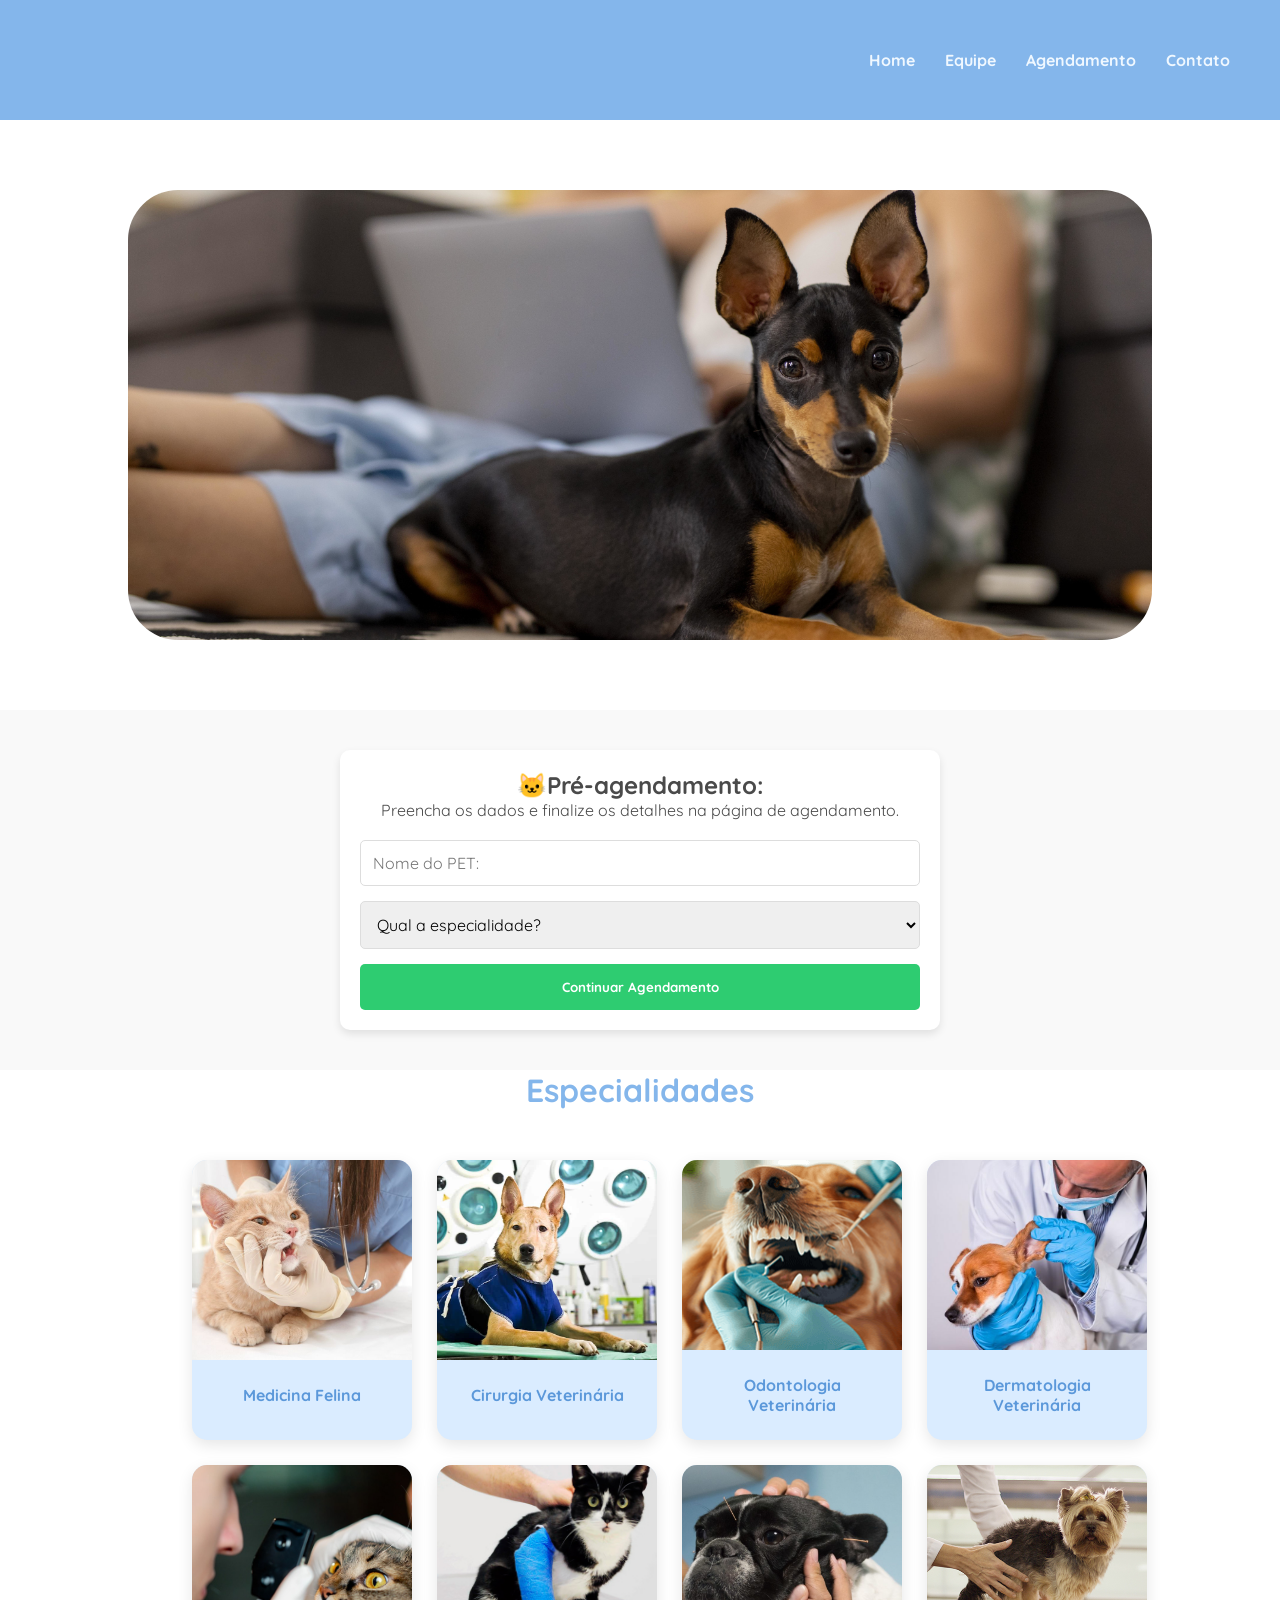
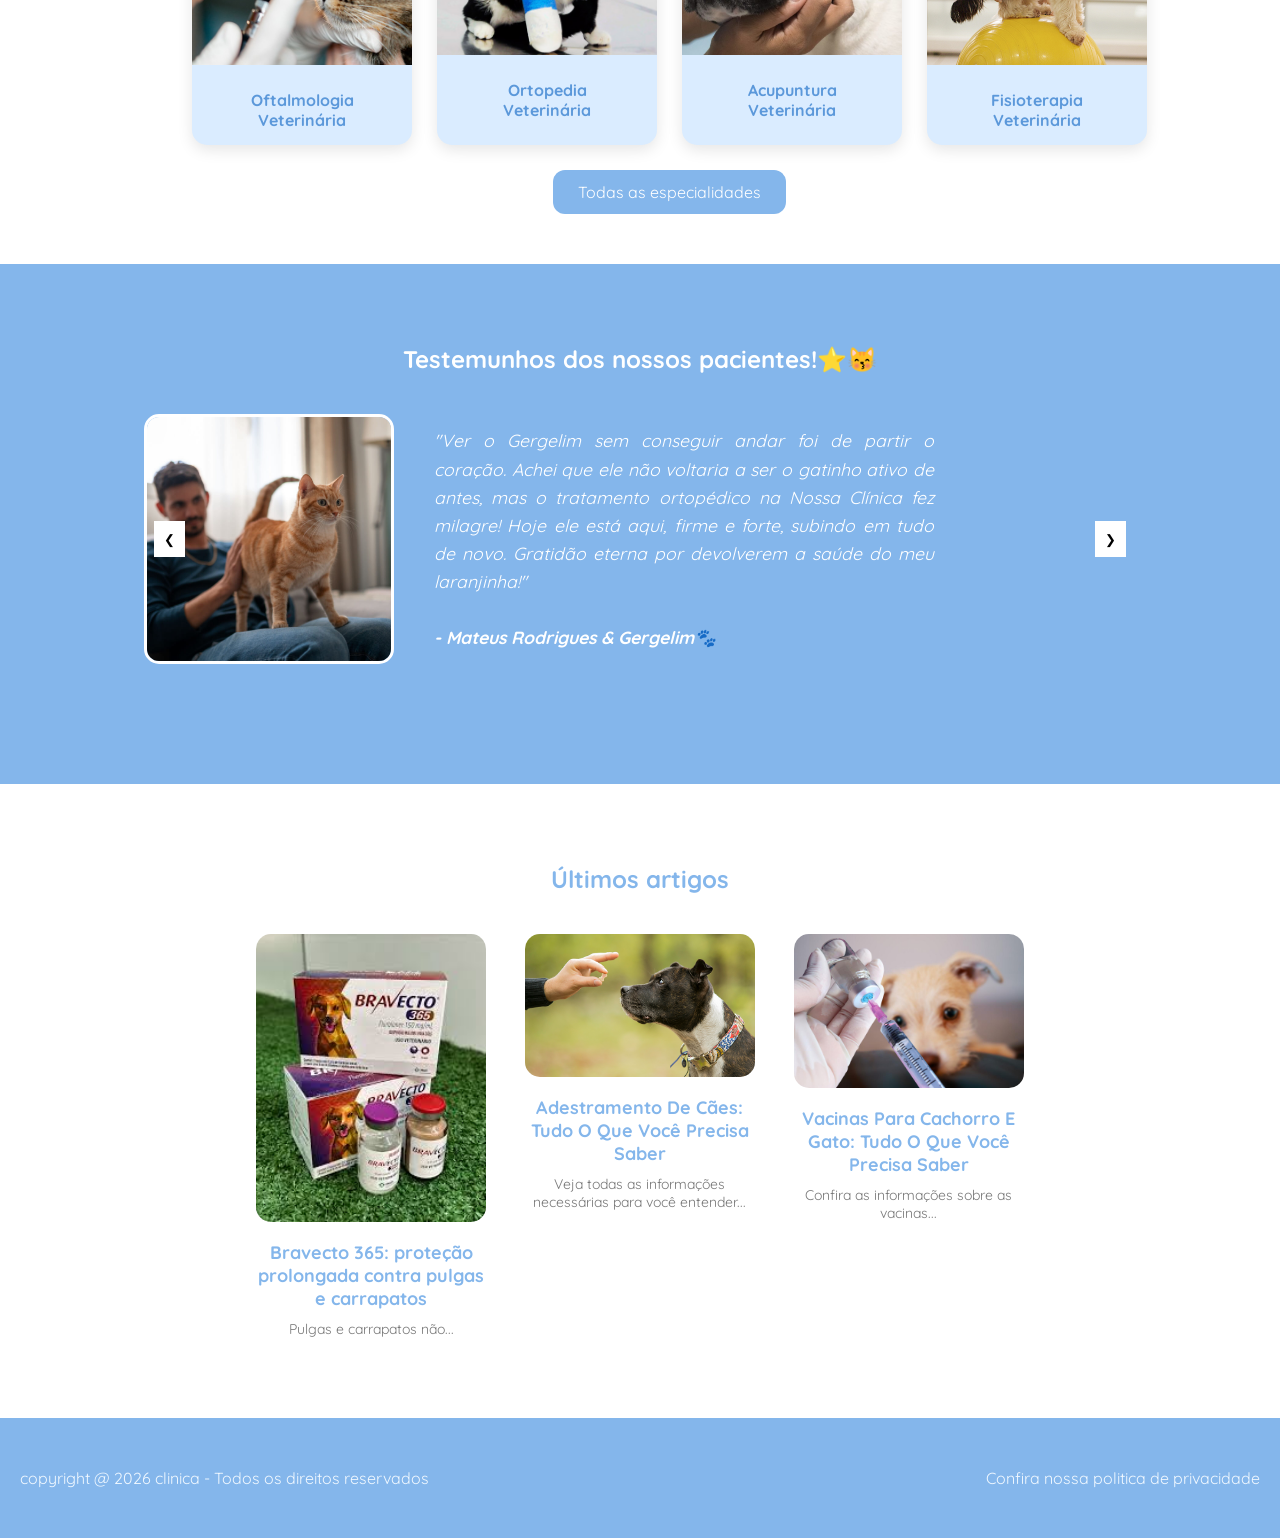
==== index.html @ 8f86df69 "Ajustei a Home, Agendamento, depoimentos e pré-agendamentos" ====
<!DOCTYPE html>
<html lang="pt-br">
<head>
<meta charset="UTF-8">
<meta name="viewport" content="width=device-width, initial-scale=1.0">
<link href="https://fonts.googleapis.com/css2?family=Quicksand:wght@400;600;700&display=swap" rel="stylesheet">

<title>Nossa Clínica - Hospital Veterinário</title>
<link rel="icon" href="img/favicon.png" type="image/png">
<link rel="stylesheet" href="style.css">
</head>

<body>

<header>
    <nav>
        <a href="index.html">Home</a>
        <a href="equipe.html">Equipe</a>
        <a href="agendamento.html">Agendamento</a>
        <a href="contatos.html">Contato</a>
    </nav>
</header>
    <div class ="main_foto">
        <img src="img/main.jpg" alt="">
    </div>

    <section class="pre_agendamento">
        <div class="form_container">
            <h2>🐱Pré-agendamento:</h2>
            <p>Preencha os dados e finalize os detalhes na página de agendamento.</p>
            <form action="agendamento.html">
                <input type="text" placeholder="Nome do PET:" required>
                <select required>
                    <option value="">Qual a especialidade?</option>
                    <option value="felina">Medicina Felina</option>
                    <option value="cirurgia">Cirurgia</option>
                    <option value="odonto">Odontologia</option>
                    <option value="dermato">Dermatologia</option>
                </select>
                <button type="submit">Continuar Agendamento</button>
            </form>
        </div>
    </section>

    <div class = "titulos">
    <h1>Especialidades</h1>
    </div>
    
    <section class="especialidades">
    
    <div class="card">
        <img src="img/medfel.jpg">
        <p>Medicina Felina</p>
    </div>

    <div class="card">
        <img src="img/cirvet.jpg">
        <p>Cirurgia Veterinária</p>
    </div>

    <div class="card">
        <img src="img/odtvet.png">
        <p>Odontologia Veterinária</p>
    </div>

    <div class="card">
        <img src="img/dermtvet.jpg">
        <p>Dermatologia Veterinária</p>
    </div>

    <div class="card">
        <img src="img/oftvet.jpg">
        <p>Oftalmologia Veterinária</p>
    </div>

    <div class="card">
        <img src="img/ortvet.jpg">
        <p>Ortopedia Veterinária</p>
    </div>

    <div class="card">
        <img src="img/acvet.jpg">
        <p>Acupuntura Veterinária</p>
    </div>

    <div class="card">
        <img src="img/fvet.jpg">
        <p>Fisioterapia Veterinária</p>
    </div>

    <a href=""><button>Todas as especialidades</button></a>

</section>

<section class="testemunhos">

    <h1>Testemunhos dos nossos pacientes!⭐😽</h1>

    <div class="carousel">

        <div class="slides">

            <div class="slide">
                <img src="img/matcat.jpg">
                <p>
                    "Ver o Gergelim sem conseguir andar foi de partir o coração. Achei que ele não voltaria a ser o gatinho ativo de antes, mas o tratamento ortopédico na Nossa Clínica fez milagre! Hoje ele está aqui, firme e forte, subindo em tudo de novo. Gratidão eterna por devolverem a saúde do meu laranjinha!"
                    <br><br><strong>- Mateus Rodrigues & Gergelim🐾</strong>
                </p>
            </div>

            <div class="slide">
                <img src="img/mariado.png">
                <p>
                    "Confio o Jojo de olhos fechados à equipe. Desde o primeiro atendimento, percebi que aqui eles amam o que fazem. O cuidado técnico é impecável, mas o acolhimento humano (e canino!) é o que realmente faz a diferença. Agradecemos e recomendamos. 🙂"
                    <br><br><strong>- Maria dos Santos & Jojo🐾</strong>
                </p>
            </div>

            <div class="slide">
                <img src="img/mencat.jpg">
                <p>
                    "O Minato é o meu melhor amigo de todo o mundo! Eu fico muito feliz quando ele está bem para brincar comigo de ninja. O pessoal da clínica cuida muito bem dele e ele nem chora quando vai lá. Nota mil!!! 😁😹"
                    <br><br><strong>- Thiago Gabriel & Minato🐾</strong>
                </p>
            </div>

        </div>

        <button class="prev">❮</button>
        <button class="next">❯</button>

    </div>

</section>

<section class="blogs">

    <h1>Últimos artigos</h1>

    <div class="blog_container">

        <div class="blog_card">
            <a href="artigo.html"><img src="img/bravecto.jpg">
            <h3>Bravecto 365: proteção prolongada contra pulgas e carrapatos</h3>
            <p>Pulgas e carrapatos não...</p></a>
        </div>

        <div class="blog_card">
            <a href="artigo.html"><img src="img/ades.png">
            <h3>Adestramento De Cães: Tudo O Que Você Precisa Saber</h3>
            <p>Veja todas as informações necessárias para você entender...</p></a>
        </div>

        <div class="blog_card">
            <a href="artigo.html"><img src="img/vac.jpg">
            <h3>Vacinas Para Cachorro E Gato: Tudo O Que Você Precisa Saber</h3>
            <p>Confira as informações sobre as vacinas...</p></a>
        </div>

    </div>

</section>

    <div class="footer">
        <p>copyright @ 2026 clinica - Todos os direitos reservados</p>
        <a href="#"> <p>Confira nossa politica de privacidade</p> </a>
    </div>

<script src="script.js"></script>

</body>
</html>
---- style.css ----
* {
    margin: 0;
    padding: 0;
    box-sizing: border-box;
    font-family: Arial, Helvetica, sans-serif;
}

* {
    font-family: 'Quicksand', sans-serif;
}

body {
    -webkit-font-smoothing: antialiased; /* Deixa a fonte ainda mais nítida e leve */
    color: #4a4a4a; /* Um cinza escuro em vez de preto deixa o visual mais "claro" e suave */
}

html, body {
    height: 100%;
}

body {
    display: flex;
    flex-direction: column;
}

header {
    background-color: #84B6EB;
    padding: 50px;
}

nav {
    display: flex;
    justify-content: right;
    gap: 30px;
}

nav a {
    text-decoration: none;
    color: #f0f8ff;
    font-weight: bold;
}

.main_foto {
    width: 80%;
    height: 50%;
    margin: 70px auto;
}

.main_foto img {
    width: 100%;
    height: 100%;
    object-fit: cover;
    border-radius: 50px;
}

.titulos{
    display: flex;
    justify-content: center;
    
}

.titulos h1{
    color: #84B6EB;
}

.especialidades {
    width: 70%;
    margin: 50px auto;
    
    display: grid;
    grid-template-columns: repeat(4, 1fr);
    gap: 25px;
}

.especialidades a {
    grid-column: 1 / -1;
    display: flex;
    justify-content: center;
    text-decoration: none;
}

.card {
   background-color: #daecff;
    width: 220px;         
    height: 280px;     
    border-radius: 15px;
    display: flex;
    flex-direction: column;
    align-items: center;
    justify-content: flex-start;
    overflow: hidden;    
    box-shadow: 0 5px 15px rgba(0,0,0,0.1);
    padding: 0;     
    
    transition: all 0.4s ease;
}

.card:hover {
    transform: scale(1.10); 
    box-shadow: 0 15px 30px rgba(0,0,0,0.2); 
    cursor: pointer; 
}

.card img {
    width: 100%;          
    height: 200px;      
    object-fit: cover;   
    margin-bottom: 0;
}

.card p {
    color: #5b98da;
    font-weight: bold;
    text-align: center;
    padding: 25px;        
    margin: 0;
}

.card:hover {
    transform: translateY(-5px);
    box-shadow: 0 10px 25px rgba(0,0,0,0.15);
    cursor: pointer;
}

.especialidades button{
    padding: 12px 25px;
    border-radius: 12px;
    border: none;
    background-color: #84B6EB;
    color: white;
    cursor: pointer;
    font-size: 16px;
}

.blogs {
    width: 60%;
    margin: 80px auto;
    text-align: center;
}

.blogs a{
    text-decoration: none;
}

.blogs h1 {
    color: #84B6EB;
    margin-bottom: 40px;
}


.blog_container {
    display: flex;
    justify-content: space-between;
    gap: 30px;
}


.blog_card {
    width: 30%;
    text-align: center;
}


.blog_card img {
    width: 100%;
    border-radius: 15px;
    margin-bottom: 15px;
}


.blog_card h3 {
    color: #84B6EB;
    font-size: 18px;
    margin-bottom: 10px;
}


.blog_card p {
    color: #777;
    font-size: 14px;
}

.vets {
    display: flex;
    justify-content: center;
    align-items: flex-start; 
    gap: 40px;
    margin: 40px;
    flex-wrap: wrap; 
}

.vet {
    text-align: center;
    flex: 1;           
    max-width: 300px;  
    min-width: 250px;  
}

.vet img {
    width: 150px;
    height: 150px;
    object-fit: cover;
    border-radius: 50%;
    border: 3px solid #84B6EB;
}

.vet p {
    margin-top: 15px;
    font-family: 'Quicksand', sans-serif; 
    text-align: justify;     
    font-style: italic;      
    font-weight: normal;    
    line-height: 1.5;
}

.vet strong {
    display: block;
    margin-bottom: 5px;
    font-weight: bold;
    color: #84B6EB;
}

.form-container {
    max-width: 1000px;
    margin: 40px auto;
    background: rgb(229, 238, 255);
    padding: 30px;
    border-radius: 10px;
    box-shadow: 0 0 10px rgba(0,0,0,0.1);
    /* Adicione isso se não tiver: */
    width: 90%; 
}

.form-container h2 {
    text-align: center;
    margin-bottom: 15px;
}

.form-container input,
.form-container select {
    width: 100%;
    padding: 10px;
    margin-bottom: 10px;
    border: 1px solid #ccc;
    border-radius: 5px;
}

.form-container button {
    margin-top: 50px;
    padding: 10px;
    width: 100%;
    padding: 10px;
    border: none;
    background-color: #84B6EB;
    color: white;
    font-weight: bold;
    cursor: pointer;
    border-radius: 5px;
}

.form-container button:hover {
    background-color: #84B6EB;
}

.testemunhos {
    background-color: #84B6EB;
    padding: 80px 20px;
    text-align: center;
    color: white;
}

.texto-depoimento {
    text-align: justify;      
    text-justify: inter-word; 
    line-height: 1.6;         
    margin: 15px 0;          
    color: #444;             
}

.carousel {
    position: relative;
    overflow: hidden;
    width: 80%;
    margin: 40px auto;
}

.slides {
    display: flex;
    transition: 0.5s;
}

.slide {
    min-width: 100%;
    display: flex;
    align-items: center;
    gap: 40px;
}

.slide img {
    width: 250px;
    height: 250px;            
    object-fit: cover;       
    border-radius: 15px;
    border: 3px solid white;
}

.slide p {
    max-width: 500px;
    text-align: justify;      
    text-justify: inter-word; 
    line-height: 1.6;        
    color: white;            
    font-size: 1.1rem;
    font-style: italic;
}

.prev, .next {
    position: absolute;
    top: 50%;
    transform: translateY(-50%);
    background: white;
    border: none;
    padding: 10px;
    cursor: pointer;
}

.prev { left: 10px; }
.next { right: 10px; }

.footer {
    margin-top: auto;
    background-color: #84B6EB;
    width: 100%;
    min-height: auto;
    display: flex;
    justify-content: space-between;
    align-items: center;
    padding: 50px 20px;
}

.footer p{
    color: #f0f8ff;
}

.footer a{
    text-decoration: none;
}

.pre_agendamento {
    background-color: #f9f9f9;
    padding: 40px 20px;
    text-align: center;
}

.form_container {
    max-width: 600px;
    margin: 0 auto;
    background: white;
    padding: 20px;
    border-radius: 10px;
    box-shadow: 0 4px 8px rgba(0,0,0,0.1);
}

.pre_agendamento form {
    display: flex;
    flex-direction: column;
    gap: 15px;
    margin-top: 20px;
}

.pre_agendamento input, .pre_agendamento select {
    padding: 12px;
    border: 1px solid #ddd;
    border-radius: 5px;
    font-size: 16px;
}

.pre_agendamento button {
    padding: 15px;
    background-color: #2ecc71; 
    color: white;
    border: none;
    border-radius: 5px;
    cursor: pointer;
    font-weight: bold;
}

.flex_container {
    display: flex;
    gap: 30px; 
    align-items: stretch; 
}

.coluna_esquerda {
    flex: 1.5;
}

.coluna_direita {
    flex: 1;
    display: flex;
    flex-direction: column;
    align-items: center; /* ISSO: Alinha a pergunta e o grupo de fotos no centro da coluna */
}

.coluna_direita p {
    text-align: center;   /* Centraliza o texto */
    width: 100%;          /* Faz ele usar toda a largura da coluna */
    margin-bottom: 20px;  /* Dá o espaço pras fotos não colarem nele */
    font-weight: bold;    /* Deixa o texto em negrito */
    display: block;       /* Garante que ele ocupe a linha toda */
}

.pet_selector_horizontal {
    display: flex;
    flex-direction: row;
    gap: 15px;
    height: 100%;
}

.pet_option {
    flex: 1; 
}

.pet_card {
    height: 100%;       
    min-height: 250px; 
    width: 100%;
    position: relative; 
    overflow: hidden;   
    border-radius: 12px;
    border: 2px solid #ddd;
    display: flex;
    flex-direction: column;
}

.pet_card img {
    width: 100%;        /* Ocupa toda a largura do card */
    height: 100%;       /* Ocupa toda a altura do card */
    object-fit: cover;  /* O SEGREDO: A foto preenche tudo sem distorcer, cortando as sobras */
    display: block;
}

.pet_card span {
    position: absolute; /* Coloca o nome "Cachorro" em cima da imagem */
    bottom: 10px;       /* Alinha no fundo */
    background: rgba(255, 255, 255, 0.8); /* Fundo semi-transparente para ler melhor */
    width: 100%;
    text-align: center;
    padding: 5px 0;
    font-weight: bold;
}

.pet_option input:checked + .pet_card {
    border-color: #2ecc71;
    background-color: #f0fff4;
}
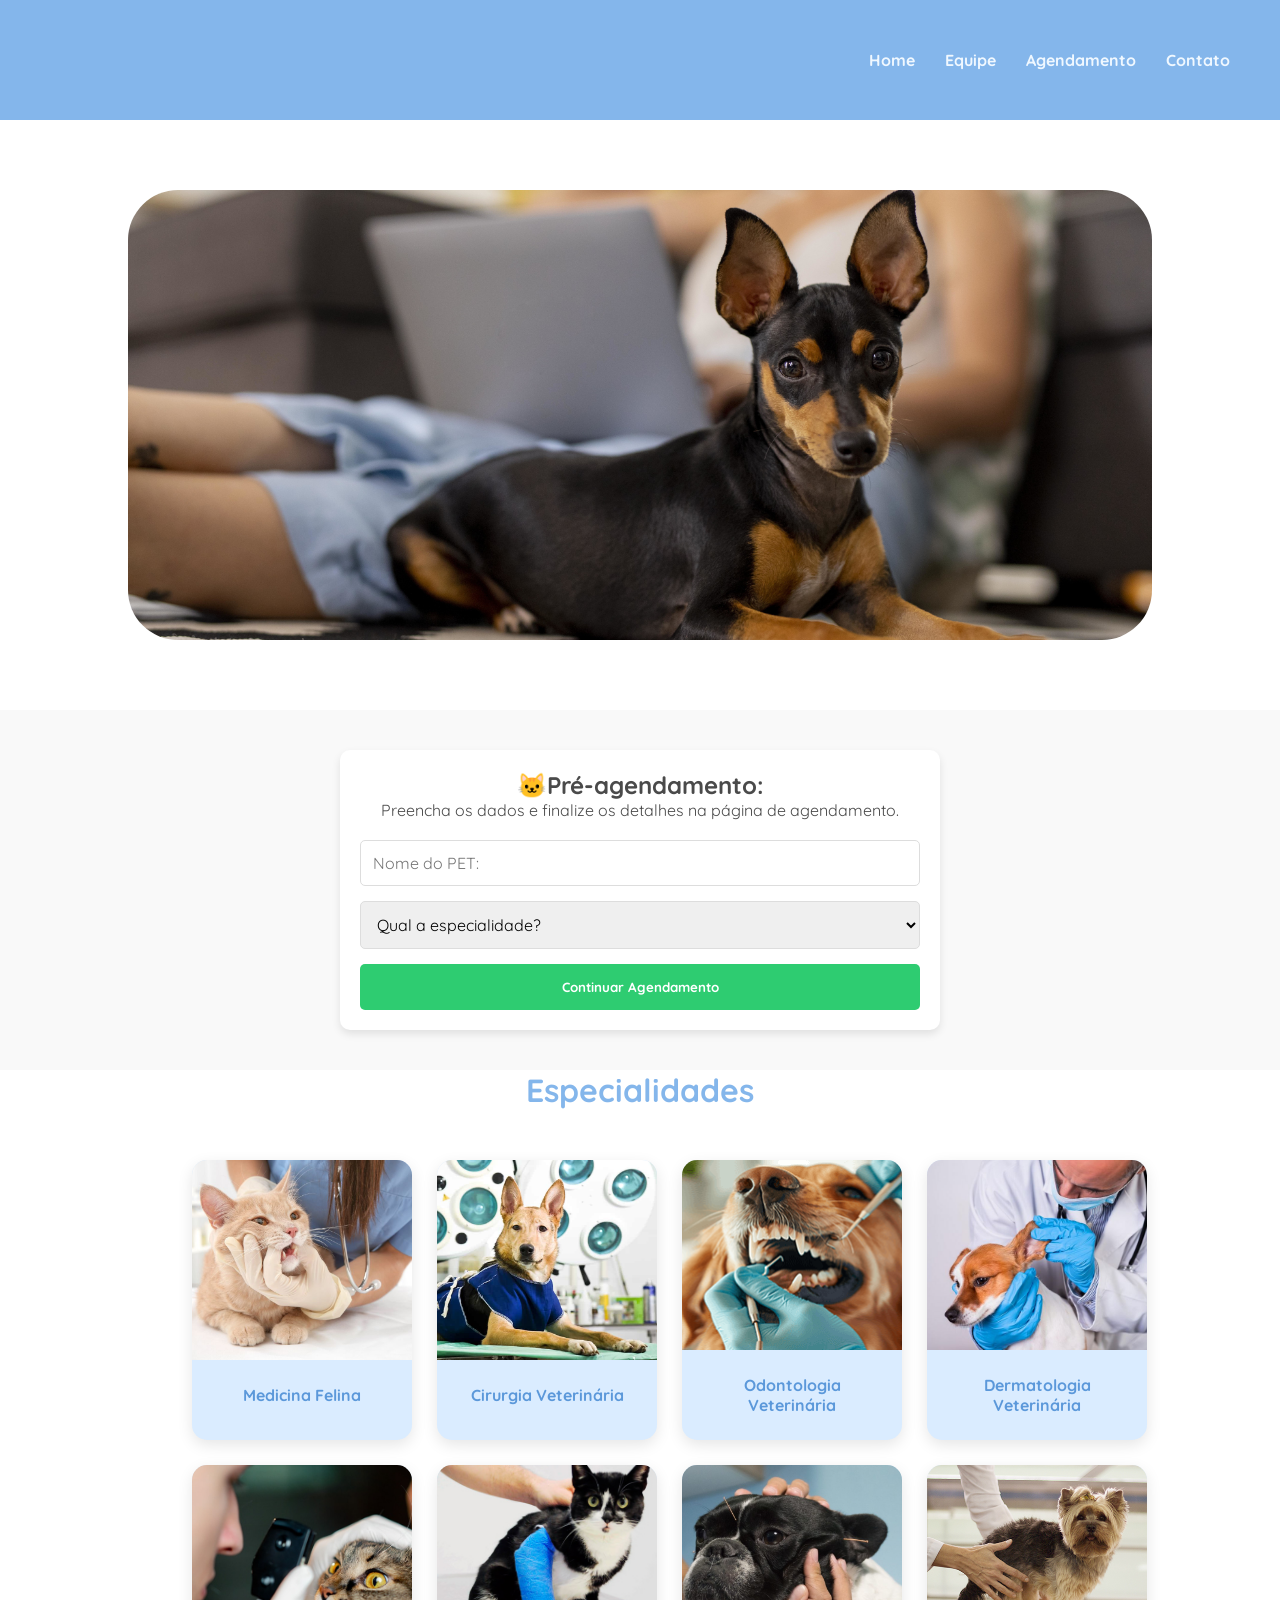
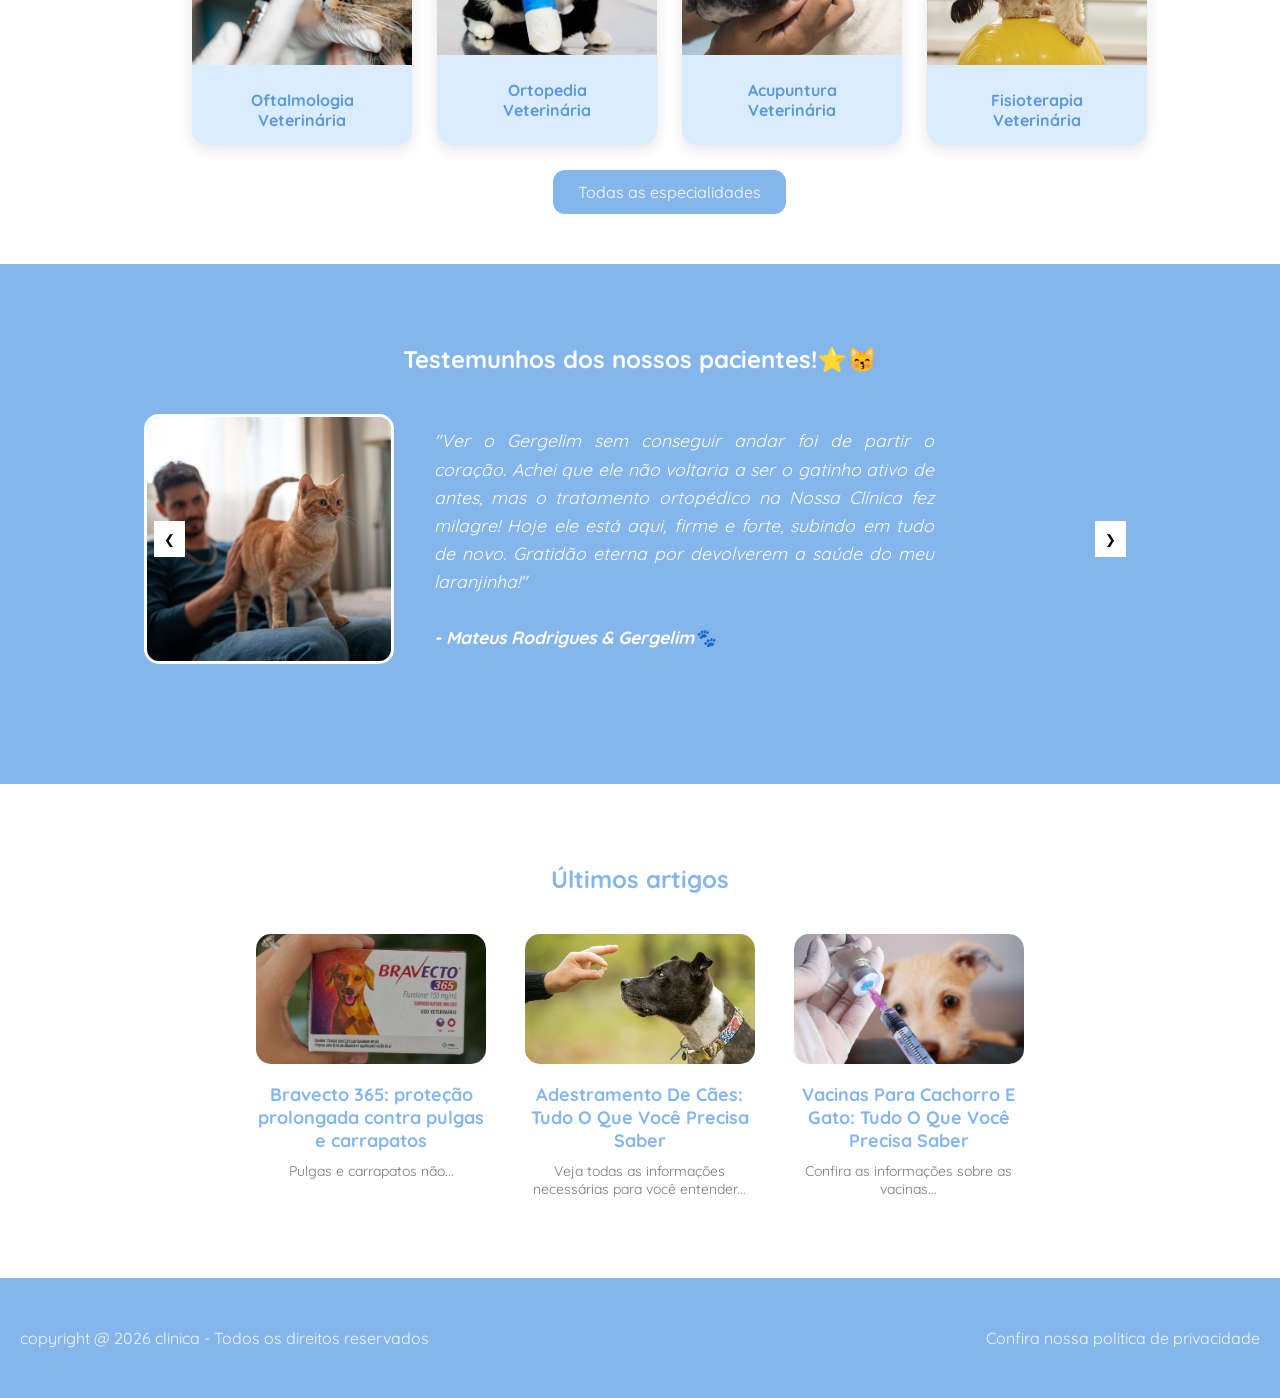
==== commit a47f7115: "Mudanças nos artigos e javascript no formulario" ====
--- a/index.html
+++ b/index.html
@@ -140,13 +140,13 @@
     <div class="blog_container">
 
         <div class="blog_card">
-            <a href="artigo.html"><img src="img/bravecto.jpg">
+            <a href="bravecto.html"><img src="img/bravecto.jpg">
             <h3>Bravecto 365: proteção prolongada contra pulgas e carrapatos</h3>
             <p>Pulgas e carrapatos não...</p></a>
         </div>
 
         <div class="blog_card">
-            <a href="artigo.html"><img src="img/ades.png">
+            <a href="adestramento.html"><img src="img/ades.png">
             <h3>Adestramento De Cães: Tudo O Que Você Precisa Saber</h3>
             <p>Veja todas as informações necessárias para você entender...</p></a>
         </div>
@@ -163,7 +163,7 @@
 
     <div class="footer">
         <p>copyright @ 2026 clinica - Todos os direitos reservados</p>
-        <a href="#"> <p>Confira nossa politica de privacidade</p> </a>
+        <a href="privacidade.html"> <p>Confira nossa politica de privacidade</p> </a>
     </div>
 
 <script src="script.js"></script>
--- a/style.css
+++ b/style.css
@@ -11,8 +11,8 @@
 }
 
 body {
-    -webkit-font-smoothing: antialiased; /* Deixa a fonte ainda mais nítida e leve */
-    color: #4a4a4a; /* Um cinza escuro em vez de preto deixa o visual mais "claro" e suave */
+    -webkit-font-smoothing: antialiased;
+    color: #4a4a4a; 
 }
 
 html, body {
@@ -164,6 +164,8 @@
 
 .blog_card img {
     width: 100%;
+    aspect-ratio: 16/9; 
+    object-fit: cover;   
     border-radius: 15px;
     margin-bottom: 15px;
 }
@@ -347,6 +349,12 @@
     text-decoration: none;
 }
 
+main p {
+    text-indent: 2em; /* Espaça o começo da primeira linha do parágrafo */
+    margin-bottom: 1.2em; /* Espaço entre parágrafos */
+    line-height: 1.7; /* Facilita a leitura */
+}
+
 .pre_agendamento {
     background-color: #f9f9f9;
     padding: 40px 20px;
@@ -400,15 +408,15 @@
     flex: 1;
     display: flex;
     flex-direction: column;
-    align-items: center; /* ISSO: Alinha a pergunta e o grupo de fotos no centro da coluna */
+    align-items: center; 
 }
 
 .coluna_direita p {
-    text-align: center;   /* Centraliza o texto */
-    width: 100%;          /* Faz ele usar toda a largura da coluna */
-    margin-bottom: 20px;  /* Dá o espaço pras fotos não colarem nele */
-    font-weight: bold;    /* Deixa o texto em negrito */
-    display: block;       /* Garante que ele ocupe a linha toda */
+    text-align: center;   
+    width: 100%;         
+    margin-bottom: 20px;  
+    font-weight: bold;    
+    display: block;       
 }
 
 .pet_selector_horizontal {
@@ -435,16 +443,16 @@
 }
 
 .pet_card img {
-    width: 100%;        /* Ocupa toda a largura do card */
-    height: 100%;       /* Ocupa toda a altura do card */
-    object-fit: cover;  /* O SEGREDO: A foto preenche tudo sem distorcer, cortando as sobras */
+    width: 100%;       
+    height: 100%;       
+    object-fit: cover;  
     display: block;
 }
 
 .pet_card span {
-    position: absolute; /* Coloca o nome "Cachorro" em cima da imagem */
-    bottom: 10px;       /* Alinha no fundo */
-    background: rgba(255, 255, 255, 0.8); /* Fundo semi-transparente para ler melhor */
+    position: absolute;
+    bottom: 10px;     
+    background: rgba(255, 255, 255, 0.8);
     width: 100%;
     text-align: center;
     padding: 5px 0;
@@ -454,4 +462,55 @@
 .pet_option input:checked + .pet_card {
     border-color: #2ecc71;
     background-color: #f0fff4;
+}
+
+/* artigos */
+
+.blog {
+    width: 70%;
+    margin: 60px auto;
+}
+
+.blog_header h1 {
+    font-size: 2.2rem;
+    color: #84B6EB;
+    margin-bottom: 10px;
+}
+
+.blog_meta {
+    color: #777;
+    margin-bottom: 20px;
+    font-size: 0.9rem;
+}
+
+.blog_header img {
+    width: 100%;
+    border-radius: 20px;
+    margin-bottom: 30px;
+}
+
+.blog_content {
+    background: white;
+    padding: 40px;
+    border-radius: 15px;
+    box-shadow: 0 5px 20px rgba(0,0,0,0.08);
+}
+
+.blog_content h2 {
+    margin: 40px 0 15px;
+    color: #84B6EB;
+}
+
+.blog_content p {
+    font-size: 17px;
+    text-align: justify;
+}
+
+.highlight {
+    background: #eaf4ff;
+    border-left: 5px solid #84B6EB;
+    padding: 20px;
+    border-radius: 10px;
+    margin: 30px 0;
+    font-weight: bold;
 }
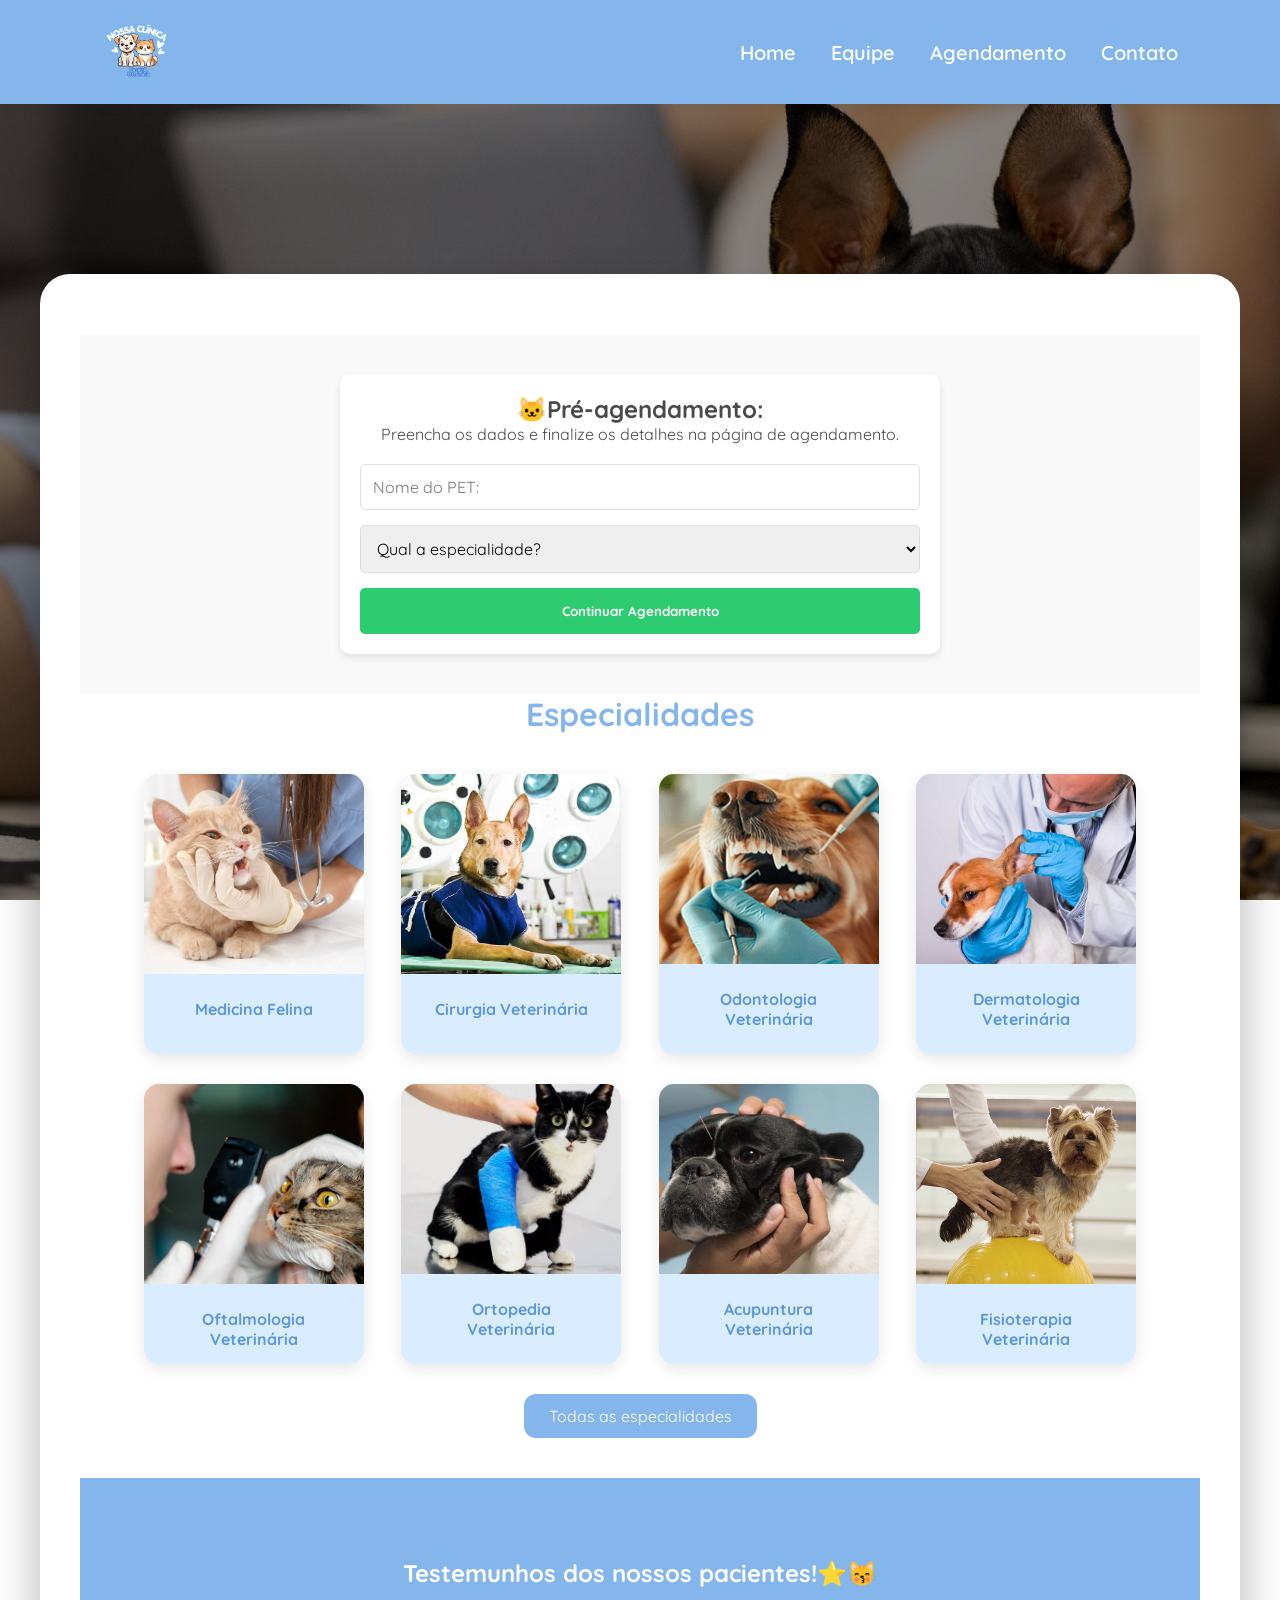
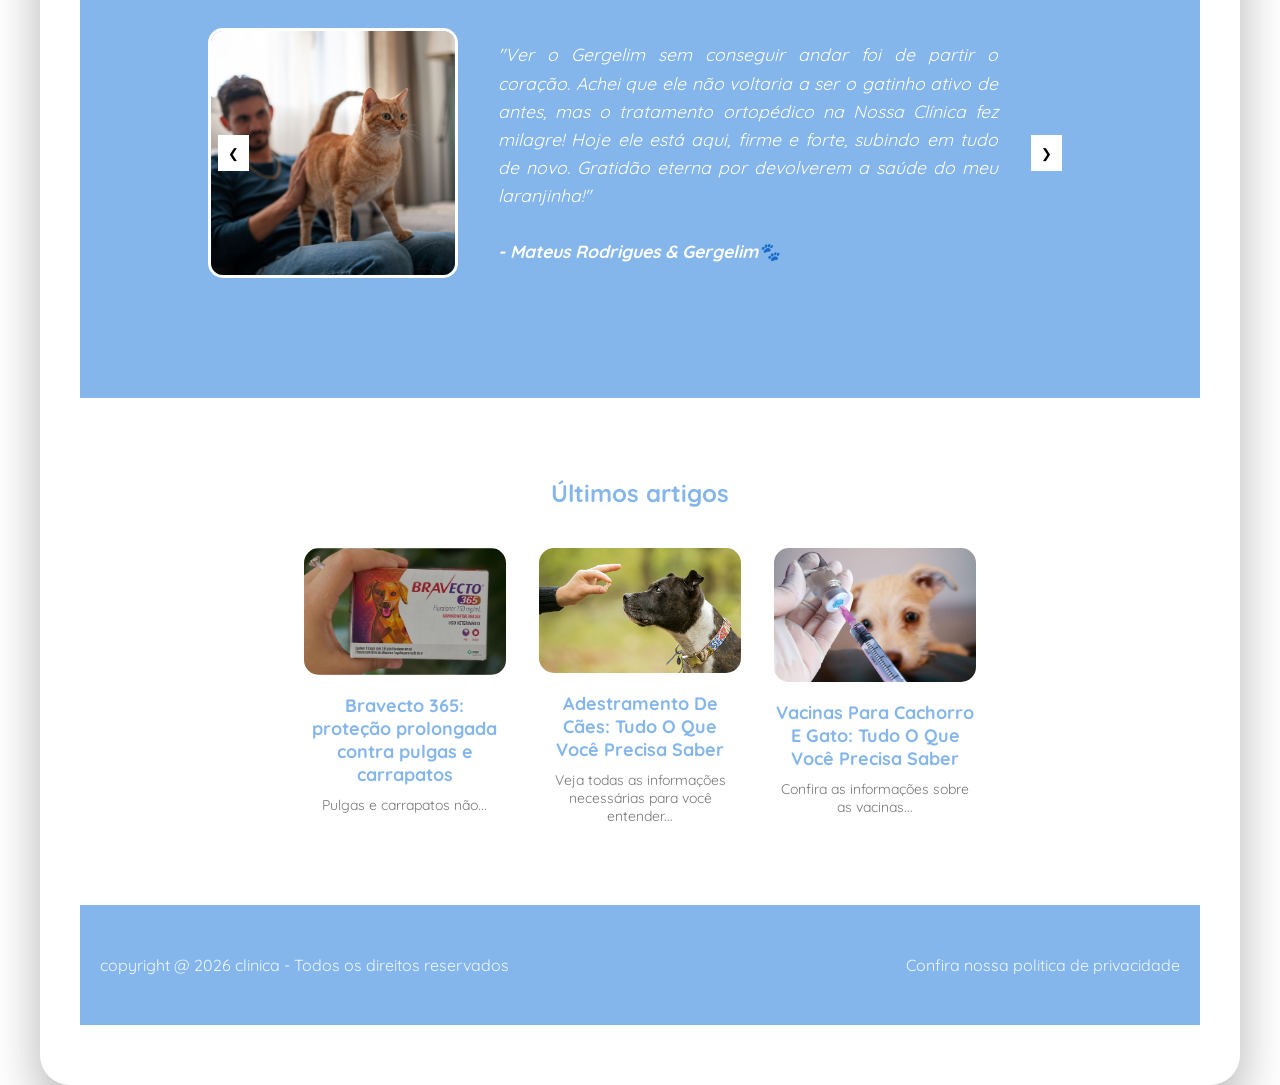
==== commit 2676e717: "..." ====
--- a/index.html
+++ b/index.html
@@ -13,6 +13,9 @@
 <body>
 
 <header>
+    <a href="index.html" class="logo">
+        <img src="img/Logo_Pet_shop_roxo-removebg-preview.png" alt="Logo BlueVet">
+    </a>
     <nav>
         <a href="index.html">Home</a>
         <a href="equipe.html">Equipe</a>
@@ -20,11 +23,16 @@
         <a href="contatos.html">Contato</a>
     </nav>
 </header>
-    <div class ="main_foto">
-        <img src="img/main.jpg" alt="">
-    </div>
+
+
+    <main class="bg_fixed_hero">
+        <div class="container_sobreposto">
 
     <section class="pre_agendamento">
+
+
+
+
         <div class="form_container">
             <h2>🐱Pré-agendamento:</h2>
             <p>Preencha os dados e finalize os detalhes na página de agendamento.</p>
@@ -140,13 +148,13 @@
     <div class="blog_container">
 
         <div class="blog_card">
-            <a href="bravecto.html"><img src="img/bravecto.jpg">
+            <a href="artigo.html"><img src="img/bravecto.jpg">
             <h3>Bravecto 365: proteção prolongada contra pulgas e carrapatos</h3>
             <p>Pulgas e carrapatos não...</p></a>
         </div>
 
         <div class="blog_card">
-            <a href="adestramento.html"><img src="img/ades.png">
+            <a href="artigo.html"><img src="img/ades.png">
             <h3>Adestramento De Cães: Tudo O Que Você Precisa Saber</h3>
             <p>Veja todas as informações necessárias para você entender...</p></a>
         </div>
@@ -163,7 +171,7 @@
 
     <div class="footer">
         <p>copyright @ 2026 clinica - Todos os direitos reservados</p>
-        <a href="privacidade.html"> <p>Confira nossa politica de privacidade</p> </a>
+        <a href="#"> <p>Confira nossa politica de privacidade</p> </a>
     </div>
 
 <script src="script.js"></script>
--- a/style.css
+++ b/style.css
@@ -11,8 +11,8 @@
 }
 
 body {
-    -webkit-font-smoothing: antialiased;
-    color: #4a4a4a; 
+    -webkit-font-smoothing: antialiased; /* Deixa a fonte ainda mais nítida e leve */
+    color: #4a4a4a; /* Um cinza escuro em vez de preto deixa o visual mais "claro" e suave */
 }
 
 html, body {
@@ -26,32 +26,80 @@
 
 header {
     background-color: #84B6EB;
-    padding: 50px;
-}
+    padding: 15px 8%; /* Espaçamento elegante */
+    display: flex;
+    justify-content: space-between; /* Logo na esquerda, Menu na direita */
+    align-items: center;
+    position: sticky;
+    top: 0;
+    z-index: 1000;
+    box-shadow: 0 4px 10px rgba(0,0,0,0.05);
+}
+
+.logo img {
+    height: 70px; /* Tamanho ideal para barra de navegação */
+    width: auto;
+    transition: all 0.4s ease; /* Transição suave */
+}
+
+.logo img:hover {
+    transform: scale(1.1); /* Aumenta levemente */
+    filter: drop-shadow(0 0 8px rgba(255, 255, 255, 0.5)); /* Cria um brilho em volta da logo */
+}
+
 
 nav {
     display: flex;
-    justify-content: right;
-    gap: 30px;
+    gap: 35px;
 }
 
 nav a {
     text-decoration: none;
-    color: #f0f8ff;
-    font-weight: bold;
-}
-
-.main_foto {
-    width: 80%;
-    height: 50%;
-    margin: 70px auto;
-}
-
-.main_foto img {
-    width: 100%;
-    height: 100%;
-    object-fit: cover;
-    border-radius: 50px;
+    color: #FFFFFF;   
+    font-weight: 600;
+    font-size: 1.25rem;
+    position: relative; 
+    padding: 8px 0;
+    transition: color 0.3s ease;
+}
+
+nav a::after {
+    content: '';
+    position: absolute;
+    width: 0;          
+    height: 2px;        
+    bottom: 0;
+    left: 0;
+    background-color: #FFFFFF; 
+    transition: width 0.3s ease; 
+}
+
+nav a:hover::after {
+    width: 100%;        
+}
+
+
+.bg_fixed_hero {
+    background-image: linear-gradient(rgba(0, 0, 0, 0.4), rgba(0, 0, 0, 0.4)), url('img/main.jpg');
+    background-size: cover;
+    background-position: center;
+    background-attachment: fixed; /* O segredo do efeito de profundidade */
+    min-height: 100vh; /* Ocupa a altura toda da tela */
+    display: flex;
+    justify-content: center;
+    align-items: flex-start;
+    padding: 150px 20px 100px 20px;
+}
+
+/* 2. A "Tela" branca (container) que flutua sobre o fundo */
+.container_sobreposto {
+    background: white;
+    width: 100%;
+    max-width: 1200px;
+    padding: 60px 40px;
+    border-radius: 30px;
+    box-shadow: 0 25px 50px rgba(0,0,0,0.3);
+    margin-top: 20px;
 }
 
 .titulos{
@@ -65,12 +113,15 @@
 }
 
 .especialidades {
-    width: 70%;
-    margin: 50px auto;
+width: 100%;            
+    max-width: 1000px;      
+    margin: 40px auto;     
     
     display: grid;
-    grid-template-columns: repeat(4, 1fr);
-    gap: 25px;
+    grid-template-columns: repeat(auto-fit, minmax(220px, 1fr)); /* Ajuste inteligente de colunas */
+    gap: 30px;              
+    justify-items: center;  
+    justify-content: center;
 }
 
 .especialidades a {
@@ -81,7 +132,7 @@
 }
 
 .card {
-   background-color: #daecff;
+    background-color: #daecff;
     width: 220px;         
     height: 280px;     
     border-radius: 15px;
@@ -164,8 +215,6 @@
 
 .blog_card img {
     width: 100%;
-    aspect-ratio: 16/9; 
-    object-fit: cover;   
     border-radius: 15px;
     margin-bottom: 15px;
 }
@@ -349,12 +398,6 @@
     text-decoration: none;
 }
 
-main p {
-    text-indent: 2em; /* Espaça o começo da primeira linha do parágrafo */
-    margin-bottom: 1.2em; /* Espaço entre parágrafos */
-    line-height: 1.7; /* Facilita a leitura */
-}
-
 .pre_agendamento {
     background-color: #f9f9f9;
     padding: 40px 20px;
@@ -408,15 +451,15 @@
     flex: 1;
     display: flex;
     flex-direction: column;
-    align-items: center; 
+    align-items: center; /* ISSO: Alinha a pergunta e o grupo de fotos no centro da coluna */
 }
 
 .coluna_direita p {
-    text-align: center;   
-    width: 100%;         
-    margin-bottom: 20px;  
-    font-weight: bold;    
-    display: block;       
+    text-align: center;   /* Centraliza o texto */
+    width: 100%;          /* Faz ele usar toda a largura da coluna */
+    margin-bottom: 20px;  /* Dá o espaço pras fotos não colarem nele */
+    font-weight: bold;    /* Deixa o texto em negrito */
+    display: block;       /* Garante que ele ocupe a linha toda */
 }
 
 .pet_selector_horizontal {
@@ -443,16 +486,16 @@
 }
 
 .pet_card img {
-    width: 100%;       
-    height: 100%;       
-    object-fit: cover;  
+    width: 100%;        /* Ocupa toda a largura do card */
+    height: 100%;       /* Ocupa toda a altura do card */
+    object-fit: cover;  /* O SEGREDO: A foto preenche tudo sem distorcer, cortando as sobras */
     display: block;
 }
 
 .pet_card span {
-    position: absolute;
-    bottom: 10px;     
-    background: rgba(255, 255, 255, 0.8);
+    position: absolute; /* Coloca o nome "Cachorro" em cima da imagem */
+    bottom: 10px;       /* Alinha no fundo */
+    background: rgba(255, 255, 255, 0.8); /* Fundo semi-transparente para ler melhor */
     width: 100%;
     text-align: center;
     padding: 5px 0;
@@ -464,53 +507,35 @@
     background-color: #f0fff4;
 }
 
-/* artigos */
-
-.blog {
-    width: 70%;
-    margin: 60px auto;
-}
-
-.blog_header h1 {
-    font-size: 2.2rem;
-    color: #84B6EB;
-    margin-bottom: 10px;
-}
-
-.blog_meta {
-    color: #777;
-    margin-bottom: 20px;
-    font-size: 0.9rem;
-}
-
-.blog_header img {
-    width: 100%;
-    border-radius: 20px;
-    margin-bottom: 30px;
-}
-
-.blog_content {
-    background: white;
-    padding: 40px;
-    border-radius: 15px;
-    box-shadow: 0 5px 20px rgba(0,0,0,0.08);
-}
-
-.blog_content h2 {
-    margin: 40px 0 15px;
-    color: #84B6EB;
-}
-
-.blog_content p {
-    font-size: 17px;
-    text-align: justify;
-}
-
-.highlight {
-    background: #eaf4ff;
-    border-left: 5px solid #84B6EB;
-    padding: 20px;
+/* Estilização do campo de seleção (o "quadrado" principal) */
+.select_custom {
+    width: 100%;
+    padding: 12px;
+    margin-bottom: 15px;
+    border: 2px solid #daecff;
     border-radius: 10px;
-    margin: 30px 0;
-    font-weight: bold;
+    background-color: white;
+    color: #4a4a4a; /* Cor do texto quando fechado */
+    font-size: 16px;
+    cursor: pointer;
+    outline: none;
+    transition: all 0.3s ease;
+}
+
+/* Quando você clica no campo */
+.select_custom:focus {
+    border-color: #84B6EB;
+    box-shadow: 0 0 8px rgba(132, 182, 235, 0.2);
+}
+
+/* O SEGREDO: Estilizando a lista que abre (as opções) */
+.select_custom option {
+    background-color: white; /* Garante fundo branco na lista */
+    color: #4a4a4a;          /* Garante texto cinza escuro na lista */
+    padding: 10px;
+}
+
+/* Estilo para a primeira opção (o título/placeholder) ficar cinza claro */
+.select_custom option:first-child {
+    color: #999;
 }
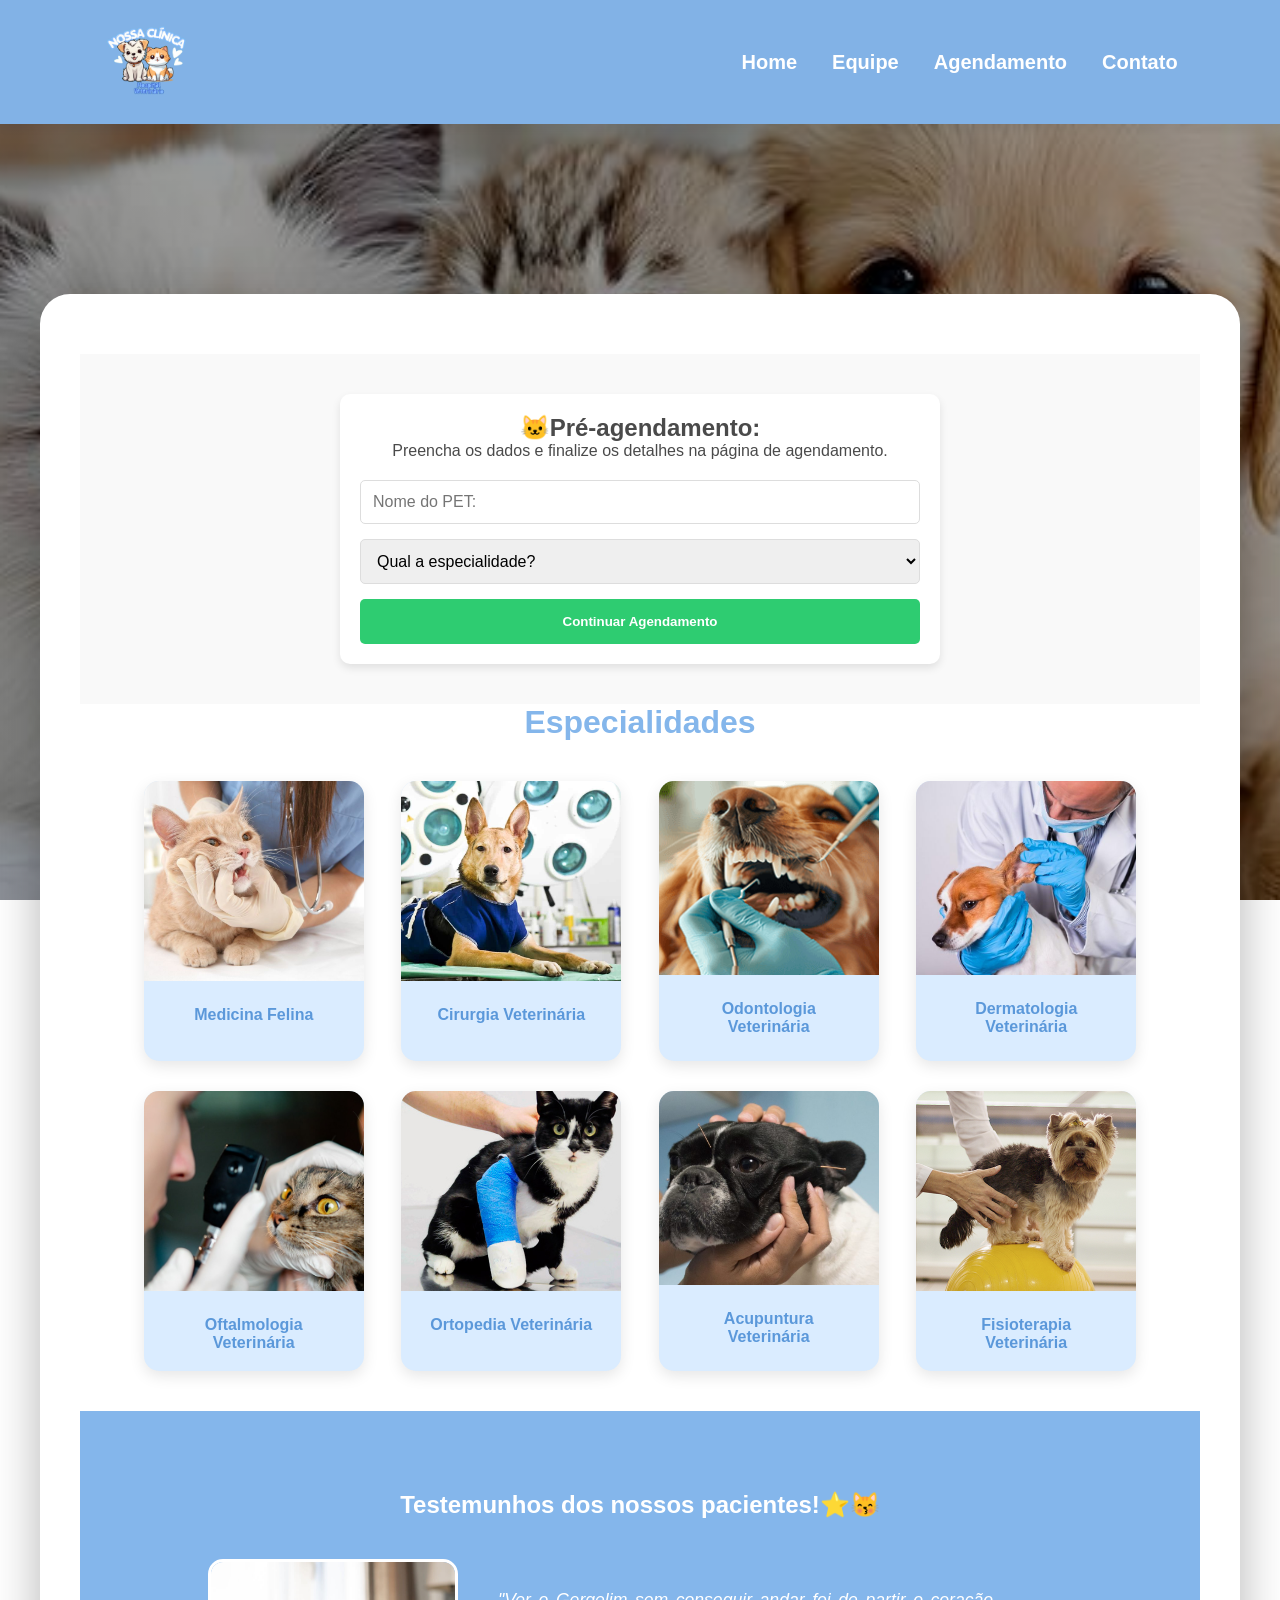
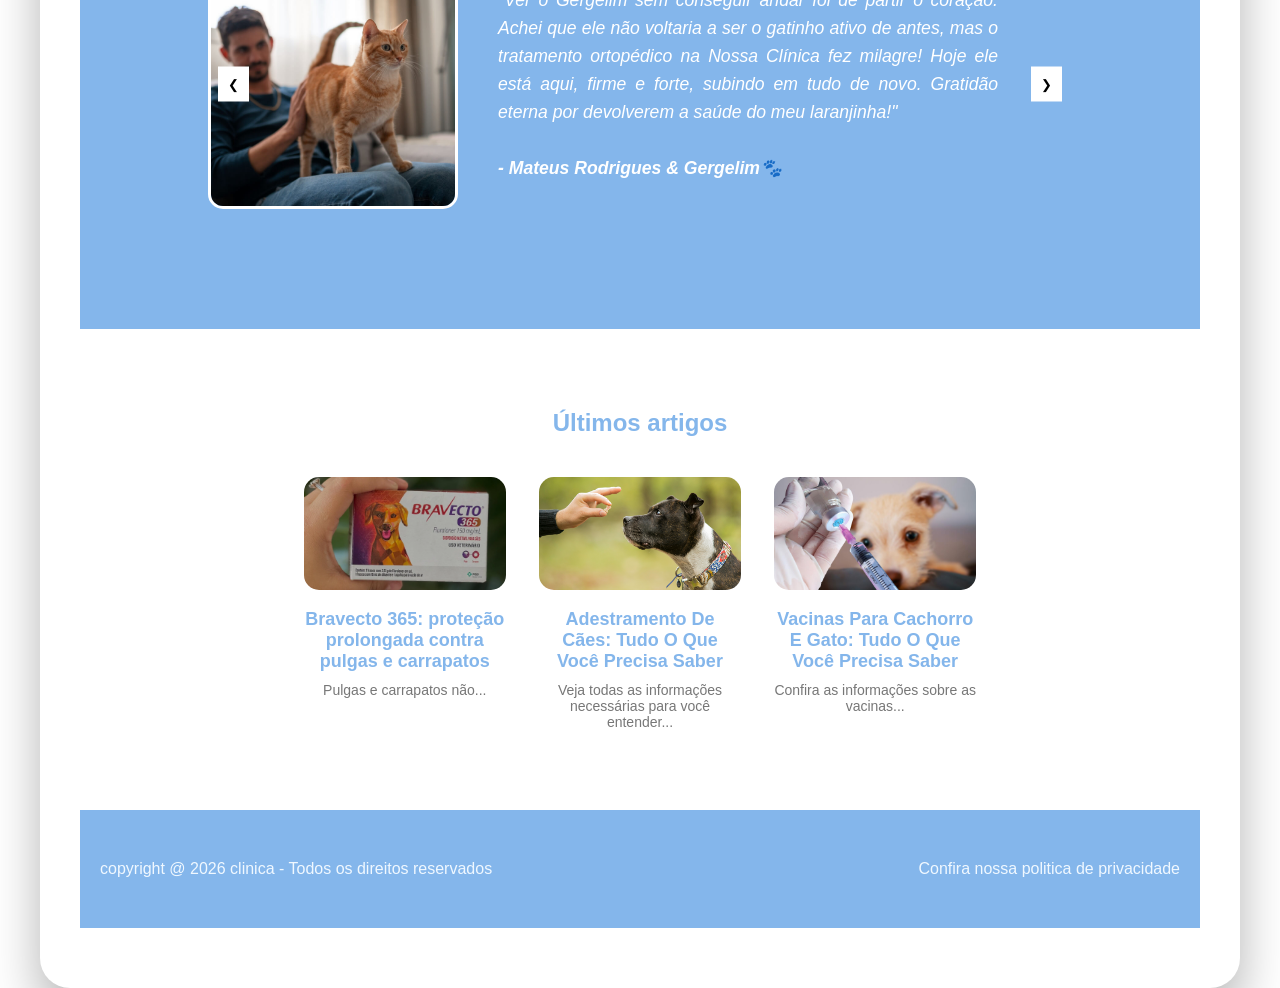
==== commit 5abbc12b: "Correções de UI e junção dos branches" ====
--- a/index.html
+++ b/index.html
@@ -3,7 +3,6 @@
 <head>
 <meta charset="UTF-8">
 <meta name="viewport" content="width=device-width, initial-scale=1.0">
-<link href="https://fonts.googleapis.com/css2?family=Quicksand:wght@400;600;700&display=swap" rel="stylesheet">
 
 <title>Nossa Clínica - Hospital Veterinário</title>
 <link rel="icon" href="img/favicon.png" type="image/png">
@@ -96,8 +95,6 @@
         <p>Fisioterapia Veterinária</p>
     </div>
 
-    <a href=""><button>Todas as especialidades</button></a>
-
 </section>
 
 <section class="testemunhos">
@@ -148,19 +145,19 @@
     <div class="blog_container">
 
         <div class="blog_card">
-            <a href="artigo.html"><img src="img/bravecto.jpg">
+            <a href="bravecto.html"><img src="img/bravecto.jpg">
             <h3>Bravecto 365: proteção prolongada contra pulgas e carrapatos</h3>
             <p>Pulgas e carrapatos não...</p></a>
         </div>
 
         <div class="blog_card">
-            <a href="artigo.html"><img src="img/ades.png">
+            <a href="adestramento.html"><img src="img/ades.png">
             <h3>Adestramento De Cães: Tudo O Que Você Precisa Saber</h3>
             <p>Veja todas as informações necessárias para você entender...</p></a>
         </div>
 
         <div class="blog_card">
-            <a href="artigo.html"><img src="img/vac.jpg">
+            <a href="vacinas.html"><img src="img/vac.jpg">
             <h3>Vacinas Para Cachorro E Gato: Tudo O Que Você Precisa Saber</h3>
             <p>Confira as informações sobre as vacinas...</p></a>
         </div>
@@ -171,7 +168,7 @@
 
     <div class="footer">
         <p>copyright @ 2026 clinica - Todos os direitos reservados</p>
-        <a href="#"> <p>Confira nossa politica de privacidade</p> </a>
+        <a href="privacidade.html"> <p>Confira nossa politica de privacidade</p> </a>
     </div>
 
 <script src="script.js"></script>
--- a/style.css
+++ b/style.css
@@ -11,8 +11,8 @@
 }
 
 body {
-    -webkit-font-smoothing: antialiased; /* Deixa a fonte ainda mais nítida e leve */
-    color: #4a4a4a; /* Um cinza escuro em vez de preto deixa o visual mais "claro" e suave */
+    -webkit-font-smoothing: antialiased;
+    color: #4a4a4a;
 }
 
 html, body {
@@ -25,10 +25,10 @@
 }
 
 header {
-    background-color: #84B6EB;
-    padding: 15px 8%; /* Espaçamento elegante */
-    display: flex;
-    justify-content: space-between; /* Logo na esquerda, Menu na direita */
+    background-color: #5396ddb9;
+    padding: 15px 8%;
+    display: flex;
+    justify-content: space-between; 
     align-items: center;
     position: sticky;
     top: 0;
@@ -37,14 +37,14 @@
 }
 
 .logo img {
-    height: 70px; /* Tamanho ideal para barra de navegação */
+    height: 90px;
     width: auto;
-    transition: all 0.4s ease; /* Transição suave */
+    transition: all 0.4s ease;
 }
 
 .logo img:hover {
-    transform: scale(1.1); /* Aumenta levemente */
-    filter: drop-shadow(0 0 8px rgba(255, 255, 255, 0.5)); /* Cria um brilho em volta da logo */
+    transform: scale(1.2); 
+    filter: drop-shadow(0 0 8px rgba(255, 255, 255, 0.5)); 
 }
 
 
@@ -80,18 +80,18 @@
 
 
 .bg_fixed_hero {
-    background-image: linear-gradient(rgba(0, 0, 0, 0.4), rgba(0, 0, 0, 0.4)), url('img/main.jpg');
+    background-image: linear-gradient(rgba(0, 0, 0, 0.4), rgba(0, 0, 0, 0.4)), url('img/dogcat.jpg');
     background-size: cover;
     background-position: center;
-    background-attachment: fixed; /* O segredo do efeito de profundidade */
-    min-height: 100vh; /* Ocupa a altura toda da tela */
+    background-attachment: fixed; 
+    min-height: 100vh; 
     display: flex;
     justify-content: center;
     align-items: flex-start;
     padding: 150px 20px 100px 20px;
 }
 
-/* 2. A "Tela" branca (container) que flutua sobre o fundo */
+
 .container_sobreposto {
     background: white;
     width: 100%;
@@ -111,6 +111,8 @@
 .titulos h1{
     color: #84B6EB;
 }
+
+/* Estilo para os cards de serviços */
 
 .especialidades {
 width: 100%;            
@@ -118,7 +120,7 @@
     margin: 40px auto;     
     
     display: grid;
-    grid-template-columns: repeat(auto-fit, minmax(220px, 1fr)); /* Ajuste inteligente de colunas */
+    grid-template-columns: repeat(auto-fit, minmax(220px, 1fr)); 
     gap: 30px;              
     justify-items: center;  
     justify-content: center;
@@ -174,15 +176,7 @@
     cursor: pointer;
 }
 
-.especialidades button{
-    padding: 12px 25px;
-    border-radius: 12px;
-    border: none;
-    background-color: #84B6EB;
-    color: white;
-    cursor: pointer;
-    font-size: 16px;
-}
+/* Blog */
 
 .blogs {
     width: 60%;
@@ -215,6 +209,8 @@
 
 .blog_card img {
     width: 100%;
+    aspect-ratio: 16/9; 
+    object-fit: cover;   
     border-radius: 15px;
     margin-bottom: 15px;
 }
@@ -231,6 +227,8 @@
     color: #777;
     font-size: 14px;
 }
+
+/* Perfil dos veterinarios */
 
 .vets {
     display: flex;
@@ -272,6 +270,43 @@
     color: #84B6EB;
 }
 
+.vets {
+    display: flex;
+    justify-content: center;
+    gap: 30px;
+    flex-wrap: wrap;
+    padding: 20px 0;
+}
+
+.vet {
+    background-color: #f8faff; 
+    padding: 20px;
+    border-radius: 20px;
+    border: 1px solid #eef2f7;
+}
+
+.sobre_nos {
+    text-align: center;
+    max-width: 800px;
+    margin: 0 auto 40px auto;
+}
+
+.sobre_nos p {
+    font-size: 1.2rem;
+    line-height: 1.8;
+    color: #666;
+}
+
+.divisor {
+    border: 0;
+    height: 1px;
+    background-image: linear-gradient(to right, rgba(0, 0, 0, 0), rgba(132, 182, 235, 0.5), rgba(0, 0, 0, 0));
+    margin: 40px 0;
+}
+
+
+/* Formulário de Agendamento */
+
 .form-container {
     max-width: 1000px;
     margin: 40px auto;
@@ -279,7 +314,7 @@
     padding: 30px;
     border-radius: 10px;
     box-shadow: 0 0 10px rgba(0,0,0,0.1);
-    /* Adicione isso se não tiver: */
+
     width: 90%; 
 }
 
@@ -313,6 +348,37 @@
 .form-container button:hover {
     background-color: #84B6EB;
 }
+
+.select_custom {
+    width: 100%;
+    padding: 12px;
+    margin-bottom: 15px;
+    border: 2px solid #daecff;
+    border-radius: 10px;
+    background-color: white;
+    color: #4a4a4a; 
+    font-size: 16px;
+    cursor: pointer;
+    outline: none;
+    transition: all 0.3s ease;
+}
+
+.select_custom:focus {
+    border-color: #84B6EB;
+    box-shadow: 0 0 8px rgba(132, 182, 235, 0.2);
+}
+
+.select_custom option {
+    background-color: white; 
+    color: #4a4a4a;          
+    padding: 10px;
+}
+
+.select_custom option:first-child {
+    color: #999;
+}
+
+/* Testemunhos / carrosel */
 
 .testemunhos {
     background-color: #84B6EB;
@@ -379,6 +445,8 @@
 .prev { left: 10px; }
 .next { right: 10px; }
 
+/* Footer */
+
 .footer {
     margin-top: auto;
     background-color: #84B6EB;
@@ -397,6 +465,8 @@
 .footer a{
     text-decoration: none;
 }
+
+/* Pre-Agendamento */
 
 .pre_agendamento {
     background-color: #f9f9f9;
@@ -451,15 +521,15 @@
     flex: 1;
     display: flex;
     flex-direction: column;
-    align-items: center; /* ISSO: Alinha a pergunta e o grupo de fotos no centro da coluna */
+    align-items: center; 
 }
 
 .coluna_direita p {
-    text-align: center;   /* Centraliza o texto */
-    width: 100%;          /* Faz ele usar toda a largura da coluna */
-    margin-bottom: 20px;  /* Dá o espaço pras fotos não colarem nele */
-    font-weight: bold;    /* Deixa o texto em negrito */
-    display: block;       /* Garante que ele ocupe a linha toda */
+    text-align: center;   
+    width: 100%;          
+    margin-bottom: 20px;  
+    font-weight: bold;    
+    display: block;       
 }
 
 .pet_selector_horizontal {
@@ -472,6 +542,8 @@
 .pet_option {
     flex: 1; 
 }
+
+/* Estilo para os cards de pets */
 
 .pet_card {
     height: 100%;       
@@ -486,16 +558,16 @@
 }
 
 .pet_card img {
-    width: 100%;        /* Ocupa toda a largura do card */
-    height: 100%;       /* Ocupa toda a altura do card */
-    object-fit: cover;  /* O SEGREDO: A foto preenche tudo sem distorcer, cortando as sobras */
+    width: 100%;       
+    height: 100%;       
+    object-fit: cover; 
     display: block;
 }
 
 .pet_card span {
-    position: absolute; /* Coloca o nome "Cachorro" em cima da imagem */
-    bottom: 10px;       /* Alinha no fundo */
-    background: rgba(255, 255, 255, 0.8); /* Fundo semi-transparente para ler melhor */
+    position: absolute; 
+    bottom: 10px;       
+    background: rgba(255, 255, 255, 0.8);
     width: 100%;
     text-align: center;
     padding: 5px 0;
@@ -507,35 +579,53 @@
     background-color: #f0fff4;
 }
 
-/* Estilização do campo de seleção (o "quadrado" principal) */
-.select_custom {
-    width: 100%;
-    padding: 12px;
-    margin-bottom: 15px;
-    border: 2px solid #daecff;
+/* artigos */
+
+.blog {
+    width: 70%;
+    margin: 60px auto;
+}
+
+.blog_header h1 {
+    font-size: 2.2rem;
+    color: #84B6EB;
+    margin-bottom: 10px;
+}
+
+.blog_meta {
+    color: #777;
+    margin-bottom: 20px;
+    font-size: 0.9rem;
+}
+
+.blog_header img {
+    width: 100%;
+    border-radius: 20px;
+    margin-bottom: 30px;
+}
+
+.blog_content {
+    background: white;
+    padding: 40px;
+    border-radius: 15px;
+    box-shadow: 0 5px 20px rgba(0,0,0,0.08);
+}
+
+.blog_content h2 {
+    margin: 40px 0 15px;
+    color: #84B6EB;
+}
+
+.blog_content p {
+    font-size: 17px;
+    text-align: justify;
+}
+
+.highlight {
+    background: #eaf4ff;
+    border-left: 5px solid #84B6EB;
+    padding: 20px;
     border-radius: 10px;
-    background-color: white;
-    color: #4a4a4a; /* Cor do texto quando fechado */
-    font-size: 16px;
-    cursor: pointer;
-    outline: none;
-    transition: all 0.3s ease;
-}
-
-/* Quando você clica no campo */
-.select_custom:focus {
-    border-color: #84B6EB;
-    box-shadow: 0 0 8px rgba(132, 182, 235, 0.2);
-}
-
-/* O SEGREDO: Estilizando a lista que abre (as opções) */
-.select_custom option {
-    background-color: white; /* Garante fundo branco na lista */
-    color: #4a4a4a;          /* Garante texto cinza escuro na lista */
-    padding: 10px;
-}
-
-/* Estilo para a primeira opção (o título/placeholder) ficar cinza claro */
-.select_custom option:first-child {
-    color: #999;
-}+    margin: 30px 0;
+    font-weight: bold;
+}
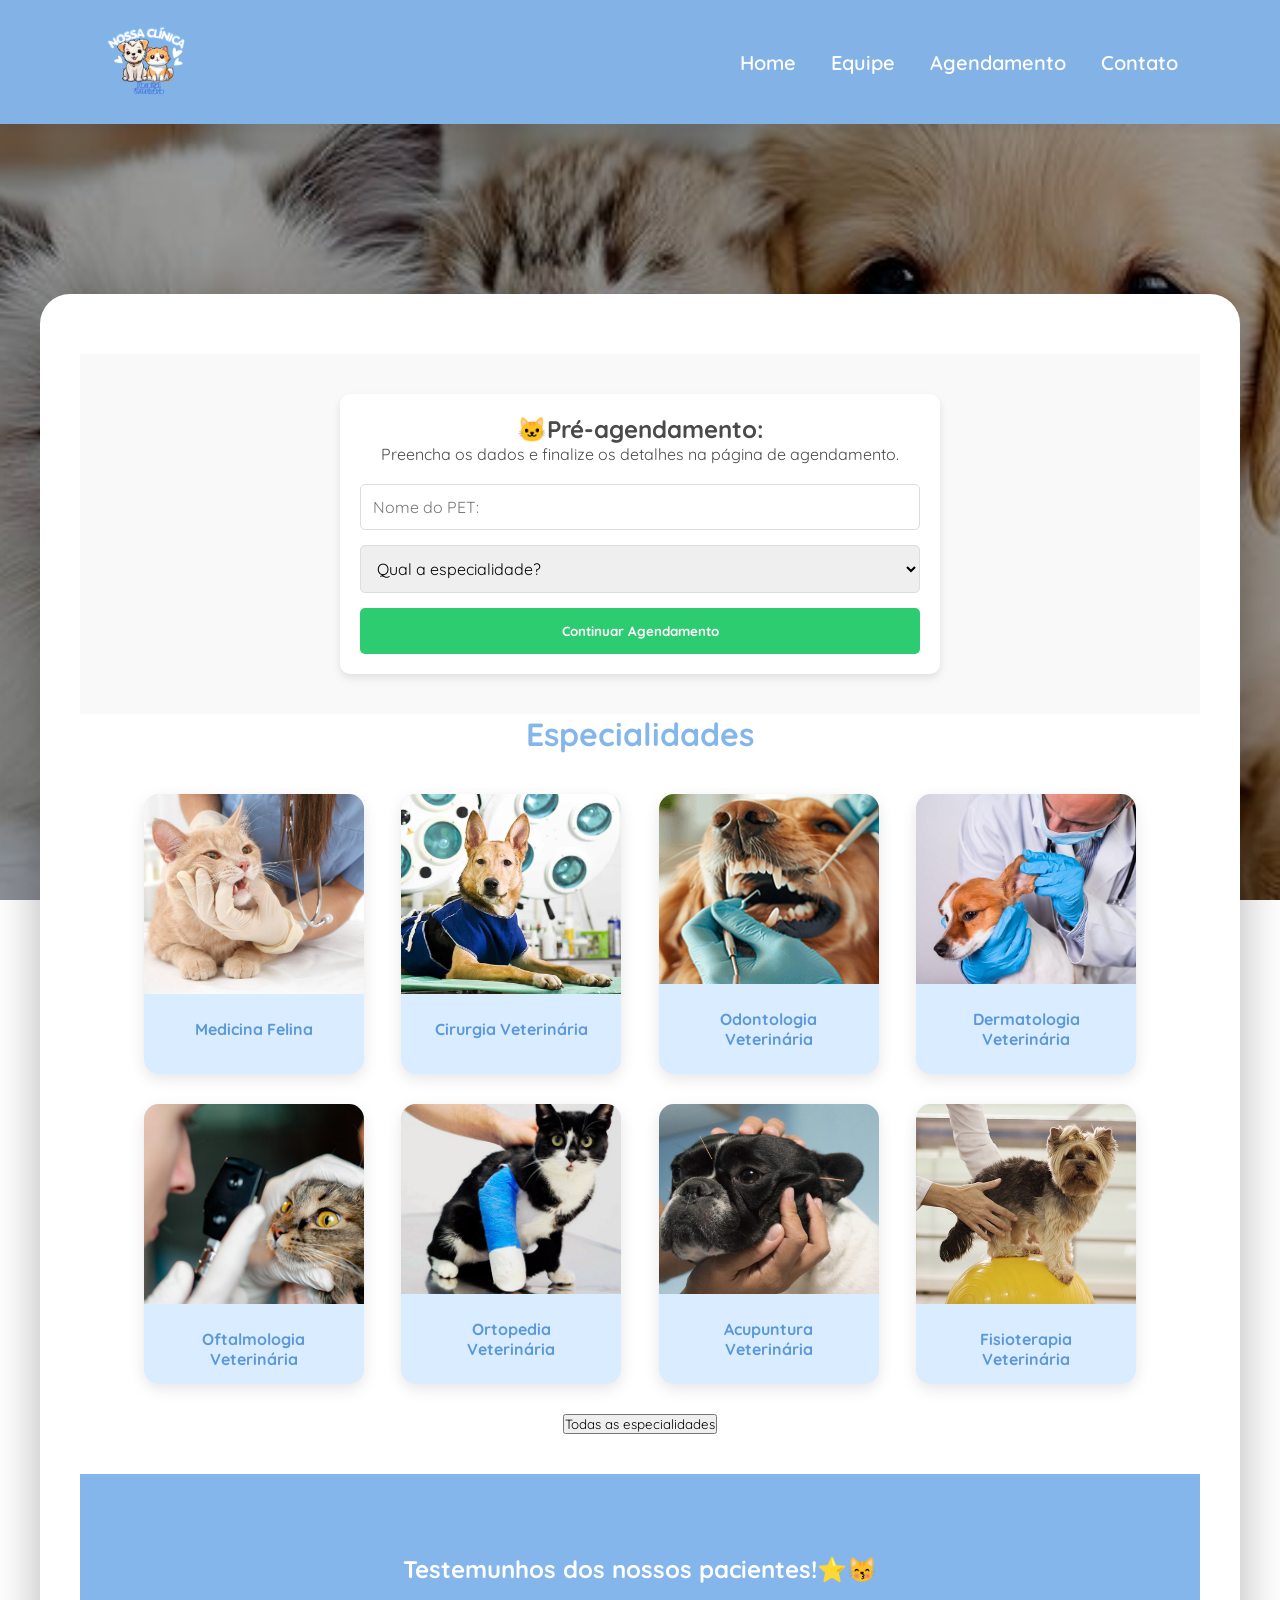
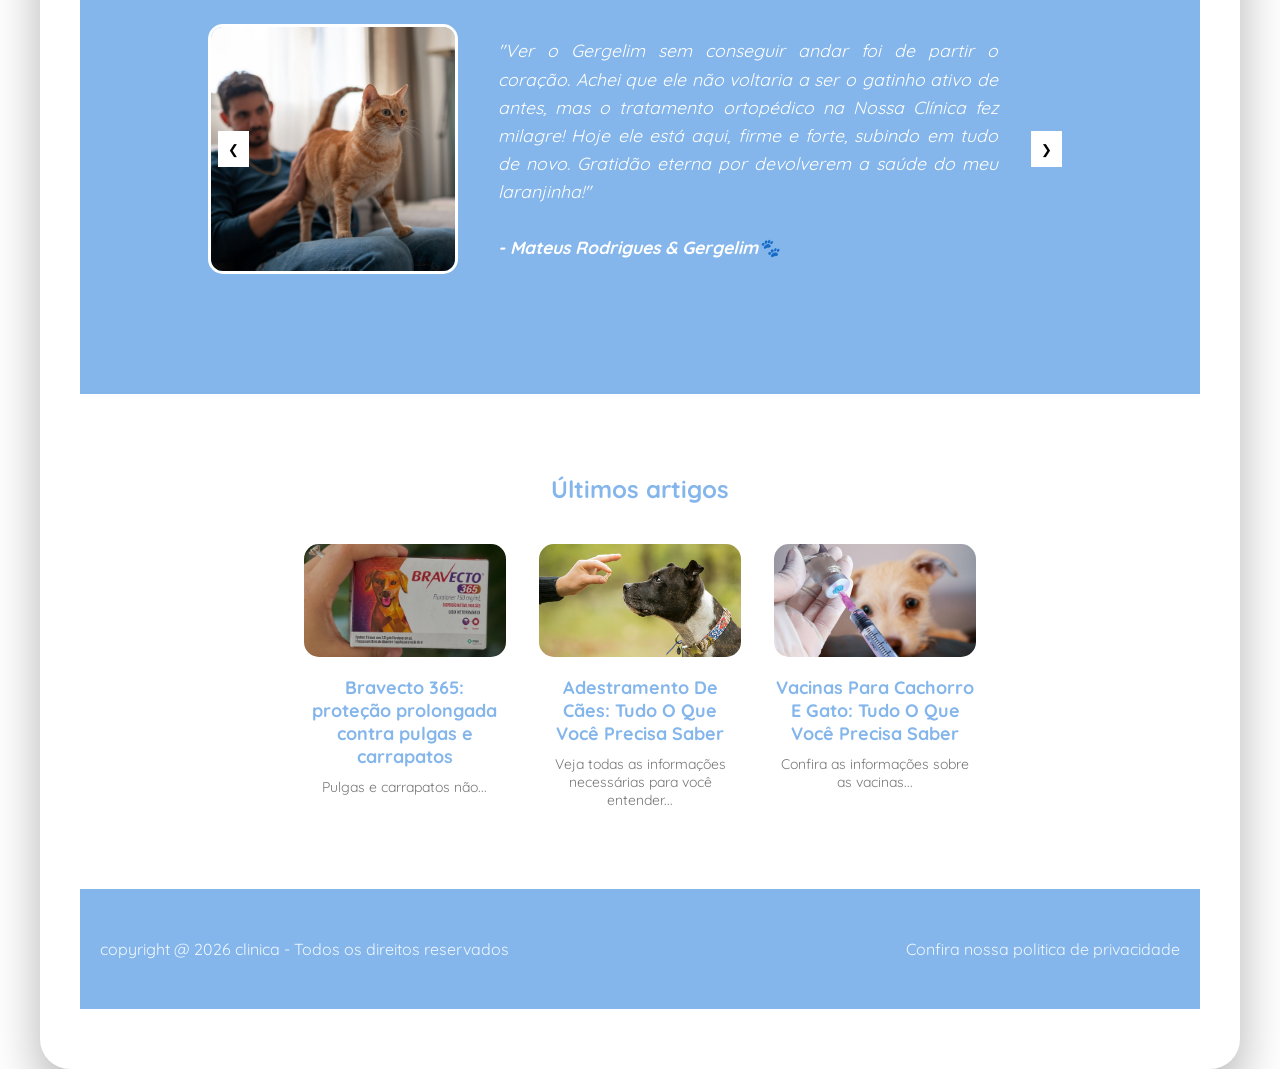
==== commit 41fd492b: "umas coisas ai" ====
--- a/index.html
+++ b/index.html
@@ -3,6 +3,7 @@
 <head>
 <meta charset="UTF-8">
 <meta name="viewport" content="width=device-width, initial-scale=1.0">
+<link href="https://fonts.googleapis.com/css2?family=Quicksand:wght@400;600;700&display=swap" rel="stylesheet">
 
 <title>Nossa Clínica - Hospital Veterinário</title>
 <link rel="icon" href="img/favicon.png" type="image/png">
@@ -38,7 +39,7 @@
             <form action="agendamento.html">
                 <input type="text" placeholder="Nome do PET:" required>
                 <select required>
-                    <option value="">Qual a especialidade?</option>
+                    <option value="" disabled selected>Qual a especialidade?</option>
                     <option value="felina">Medicina Felina</option>
                     <option value="cirurgia">Cirurgia</option>
                     <option value="odonto">Odontologia</option>
@@ -95,6 +96,8 @@
         <p>Fisioterapia Veterinária</p>
     </div>
 
+    <a href=""><button>Todas as especialidades</button></a>
+
 </section>
 
 <section class="testemunhos">
@@ -145,19 +148,19 @@
     <div class="blog_container">
 
         <div class="blog_card">
-            <a href="bravecto.html"><img src="img/bravecto.jpg">
+            <a href="artigo.html"><img src="img/bravecto.jpg">
             <h3>Bravecto 365: proteção prolongada contra pulgas e carrapatos</h3>
             <p>Pulgas e carrapatos não...</p></a>
         </div>
 
         <div class="blog_card">
-            <a href="adestramento.html"><img src="img/ades.png">
+            <a href="artigo.html"><img src="img/ades.png">
             <h3>Adestramento De Cães: Tudo O Que Você Precisa Saber</h3>
             <p>Veja todas as informações necessárias para você entender...</p></a>
         </div>
 
         <div class="blog_card">
-            <a href="vacinas.html"><img src="img/vac.jpg">
+            <a href="artigo.html"><img src="img/vac.jpg">
             <h3>Vacinas Para Cachorro E Gato: Tudo O Que Você Precisa Saber</h3>
             <p>Confira as informações sobre as vacinas...</p></a>
         </div>
@@ -168,7 +171,7 @@
 
     <div class="footer">
         <p>copyright @ 2026 clinica - Todos os direitos reservados</p>
-        <a href="privacidade.html"> <p>Confira nossa politica de privacidade</p> </a>
+        <a href="#"> <p>Confira nossa politica de privacidade</p> </a>
     </div>
 
 <script src="script.js"></script>
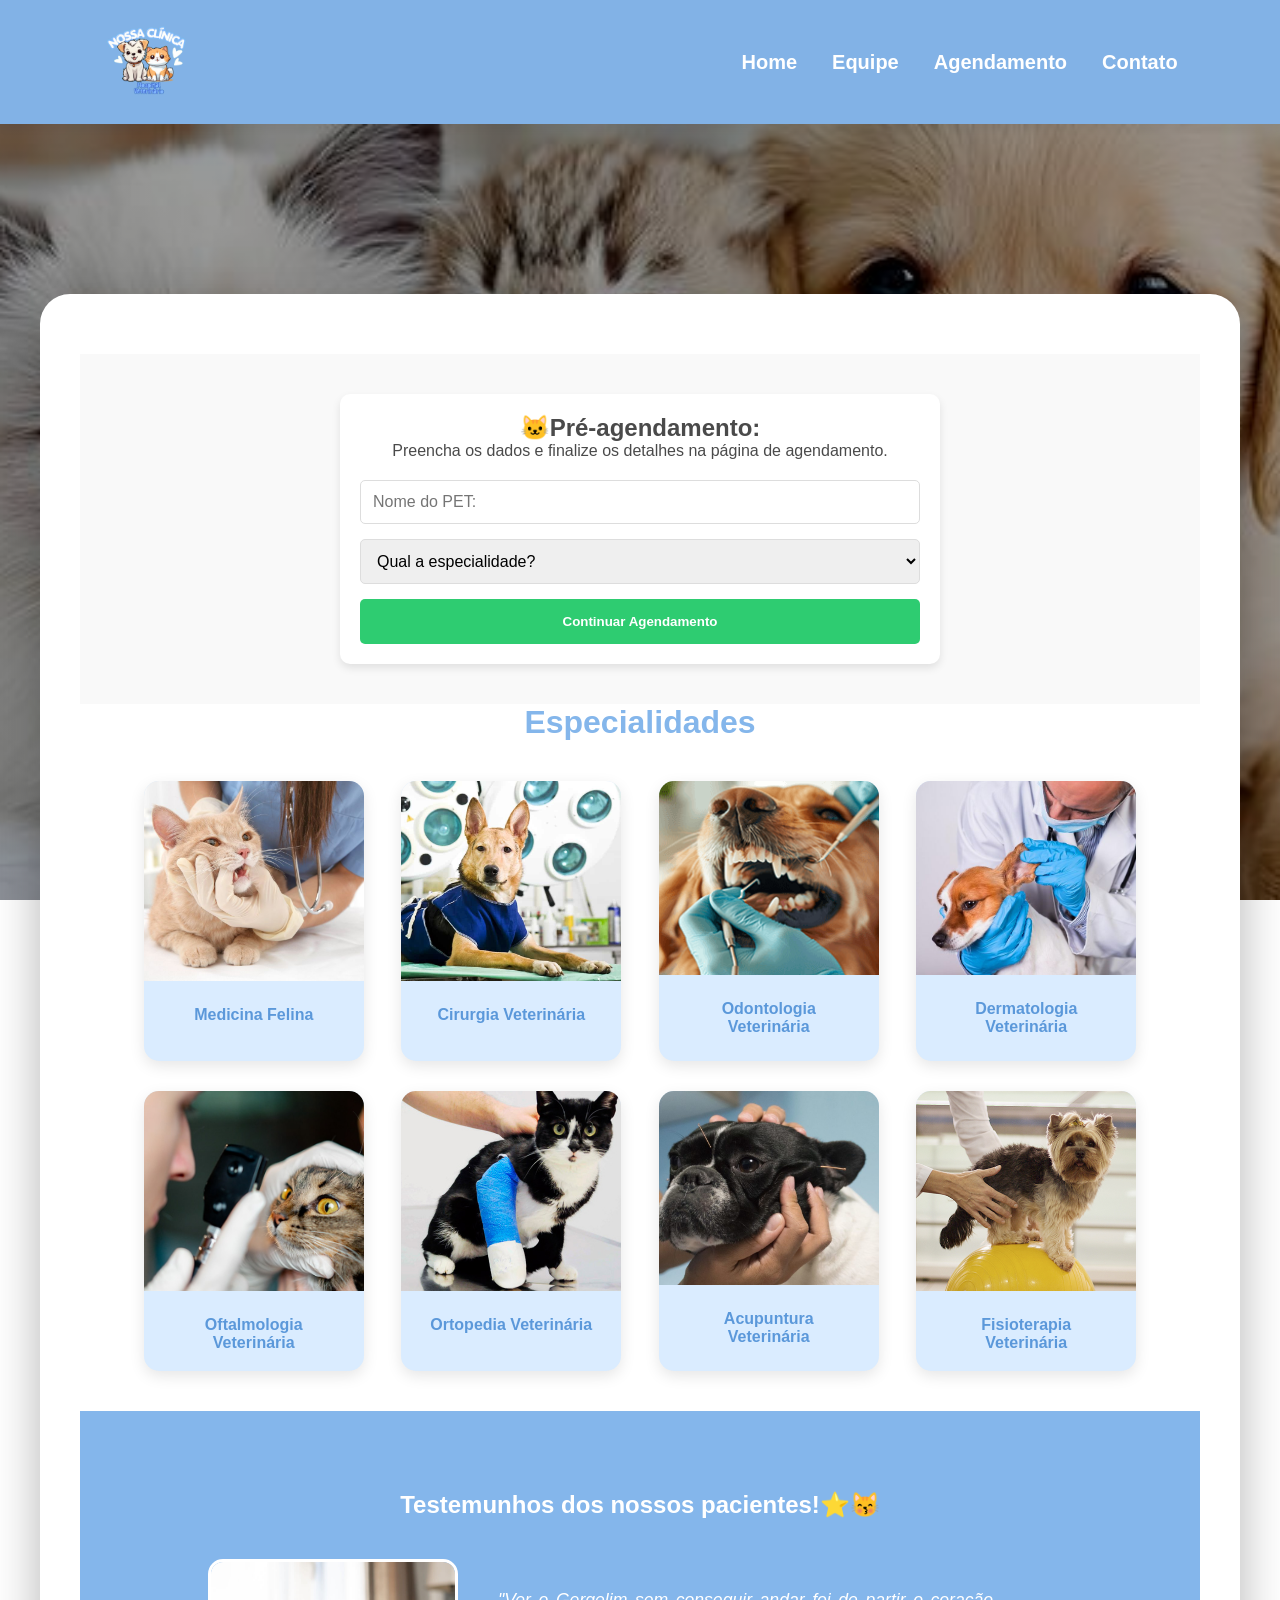
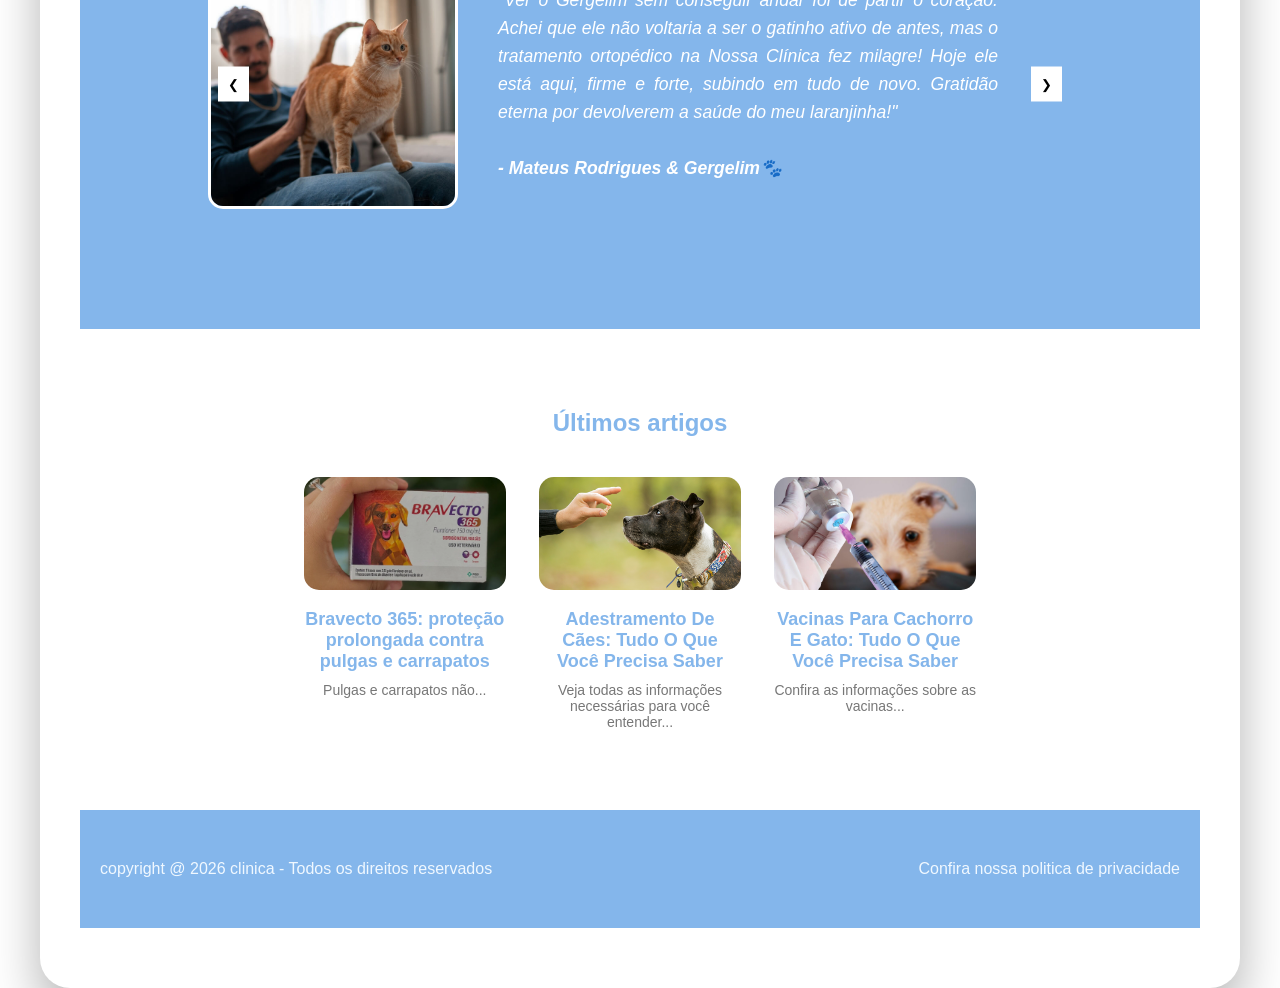
==== commit 913f87b3: "Merge concluído com as alterações" ====
--- a/index.html
+++ b/index.html
@@ -3,7 +3,6 @@
 <head>
 <meta charset="UTF-8">
 <meta name="viewport" content="width=device-width, initial-scale=1.0">
-<link href="https://fonts.googleapis.com/css2?family=Quicksand:wght@400;600;700&display=swap" rel="stylesheet">
 
 <title>Nossa Clínica - Hospital Veterinário</title>
 <link rel="icon" href="img/favicon.png" type="image/png">
@@ -96,8 +95,6 @@
         <p>Fisioterapia Veterinária</p>
     </div>
 
-    <a href=""><button>Todas as especialidades</button></a>
-
 </section>
 
 <section class="testemunhos">
@@ -148,19 +145,19 @@
     <div class="blog_container">
 
         <div class="blog_card">
-            <a href="artigo.html"><img src="img/bravecto.jpg">
+            <a href="bravecto.html"><img src="img/bravecto.jpg">
             <h3>Bravecto 365: proteção prolongada contra pulgas e carrapatos</h3>
             <p>Pulgas e carrapatos não...</p></a>
         </div>
 
         <div class="blog_card">
-            <a href="artigo.html"><img src="img/ades.png">
+            <a href="adestramento.html"><img src="img/ades.png">
             <h3>Adestramento De Cães: Tudo O Que Você Precisa Saber</h3>
             <p>Veja todas as informações necessárias para você entender...</p></a>
         </div>
 
         <div class="blog_card">
-            <a href="artigo.html"><img src="img/vac.jpg">
+            <a href="vacinas.html"><img src="img/vac.jpg">
             <h3>Vacinas Para Cachorro E Gato: Tudo O Que Você Precisa Saber</h3>
             <p>Confira as informações sobre as vacinas...</p></a>
         </div>
@@ -171,7 +168,7 @@
 
     <div class="footer">
         <p>copyright @ 2026 clinica - Todos os direitos reservados</p>
-        <a href="#"> <p>Confira nossa politica de privacidade</p> </a>
+        <a href="privacidade.html"> <p>Confira nossa politica de privacidade</p> </a>
     </div>
 
 <script src="script.js"></script>
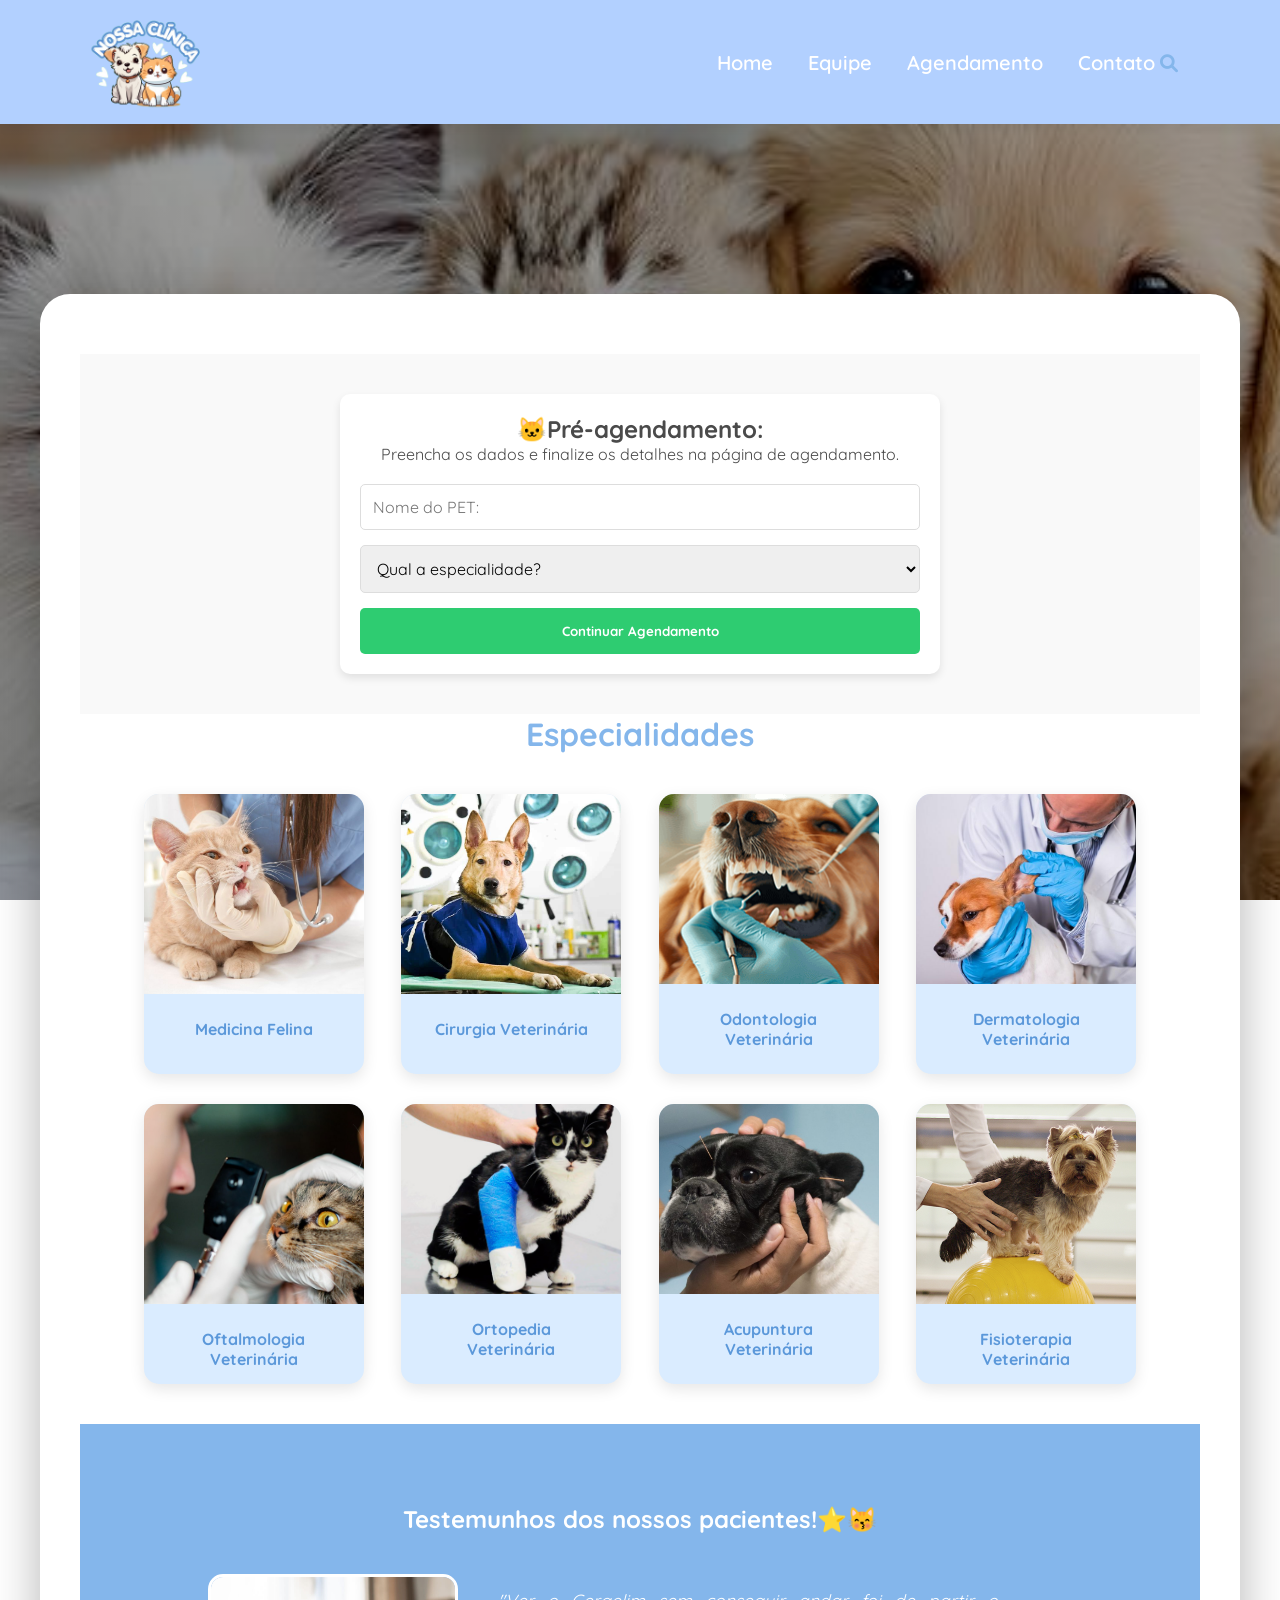
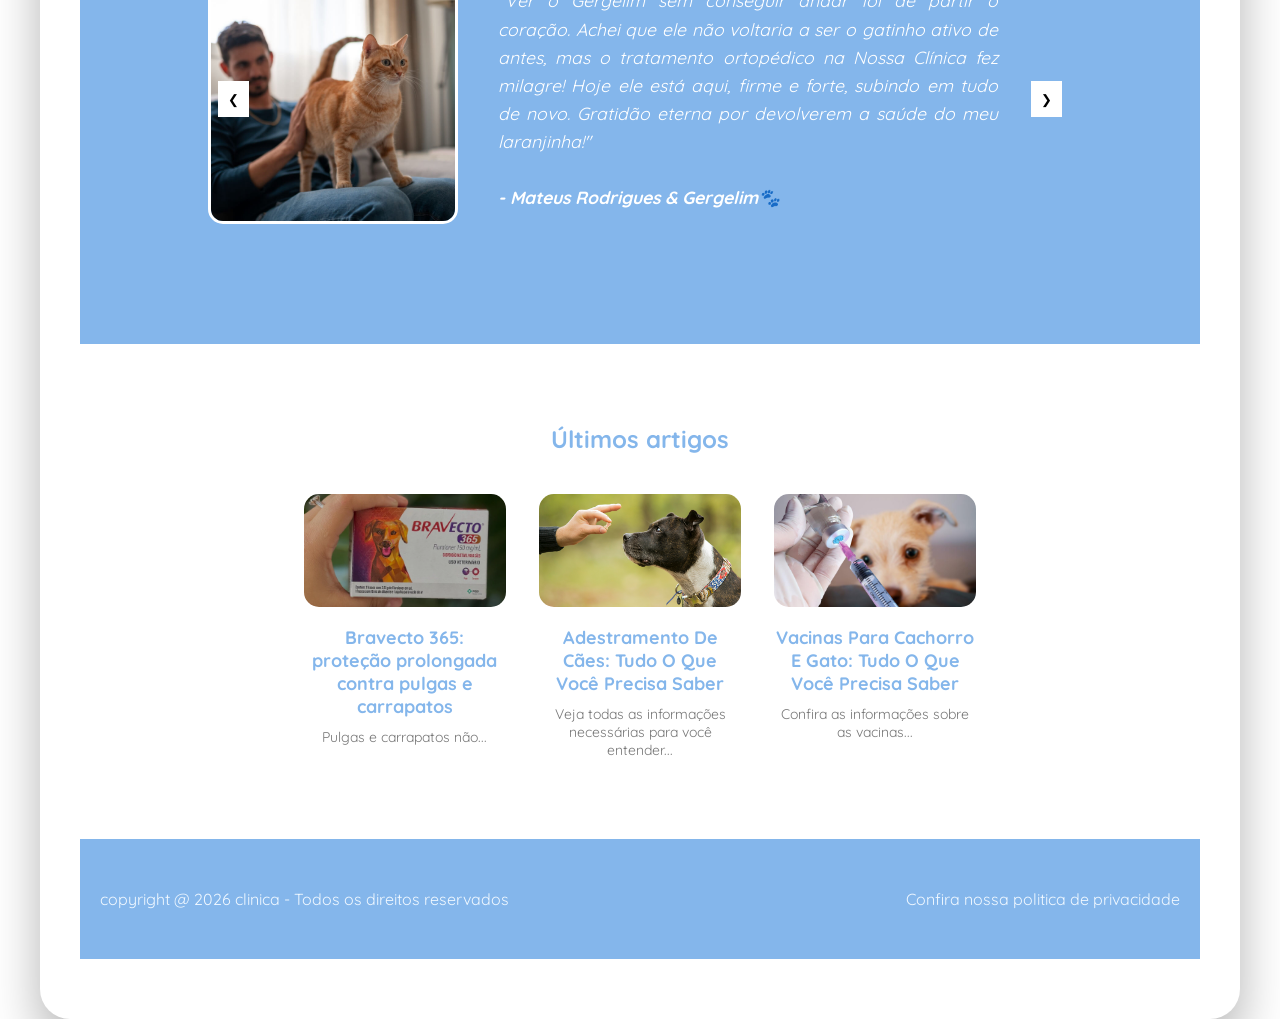
==== commit a91da21d: "Últimos detalhes..." ====
--- a/index.html
+++ b/index.html
@@ -2,10 +2,16 @@
 <html lang="pt-br">
 <head>
 <meta charset="UTF-8">
+
+<link rel="stylesheet" href="https://cdnjs.cloudflare.com/ajax/libs/font-awesome/6.0.0/css/all.min.css">
+
 <meta name="viewport" content="width=device-width, initial-scale=1.0">
 
 <title>Nossa Clínica - Hospital Veterinário</title>
 <link rel="icon" href="img/favicon.png" type="image/png">
+<link rel="preconnect" href="https://fonts.googleapis.com">
+<link rel="preconnect" href="https://fonts.gstatic.com" crossorigin>
+<link href="https://fonts.googleapis.com/css2?family=Quicksand:wght@300..700&display=swap" rel="stylesheet">
 <link rel="stylesheet" href="style.css">
 </head>
 
@@ -13,13 +19,13 @@
 
 <header>
     <a href="index.html" class="logo">
-        <img src="img/Logo_Pet_shop_roxo-removebg-preview.png" alt="Logo BlueVet">
+        <img src="img/logopet2.png" alt="Logo BlueVet">
     </a>
     <nav>
         <a href="index.html">Home</a>
         <a href="equipe.html">Equipe</a>
         <a href="agendamento.html">Agendamento</a>
-        <a href="contatos.html">Contato</a>
+        <a href="contatos.html">Contato<i class="fa-solid fa-magnifying-glass"></i></a>
     </nav>
 </header>
 
@@ -122,7 +128,7 @@
             </div>
 
             <div class="slide">
-                <img src="img/mencat.jpg">
+                <img src="img/thicat2.jpg">
                 <p>
                     "O Minato é o meu melhor amigo de todo o mundo! Eu fico muito feliz quando ele está bem para brincar comigo de ninja. O pessoal da clínica cuida muito bem dele e ele nem chora quando vai lá. Nota mil!!! 😁😹"
                     <br><br><strong>- Thiago Gabriel & Minato🐾</strong>
--- a/style.css
+++ b/style.css
@@ -3,11 +3,7 @@
     margin: 0;
     padding: 0;
     box-sizing: border-box;
-    font-family: Arial, Helvetica, sans-serif;
-}
-
-* {
-    font-family: 'Quicksand', sans-serif;
+     font-family: 'Quicksand', sans-serif;
 }
 
 body {
@@ -25,7 +21,7 @@
 }
 
 header {
-    background-color: #5396ddb9;
+    background-color: #9ac2ffc2;
     padding: 15px 8%;
     display: flex;
     justify-content: space-between; 
@@ -40,13 +36,15 @@
     height: 90px;
     width: auto;
     transition: all 0.4s ease;
+    
+    transform: scale(1.3); 
+    transform-origin: center; 
 }
 
 .logo img:hover {
-    transform: scale(1.2); 
+    transform: scale(1.5);
     filter: drop-shadow(0 0 8px rgba(255, 255, 255, 0.5)); 
 }
-
 
 nav {
     display: flex;
@@ -55,7 +53,7 @@
 
 nav a {
     text-decoration: none;
-    color: #FFFFFF;   
+    color: #ffffff;   
     font-weight: 600;
     font-size: 1.25rem;
     position: relative; 
@@ -77,7 +75,6 @@
 nav a:hover::after {
     width: 100%;        
 }
-
 
 .bg_fixed_hero {
     background-image: linear-gradient(rgba(0, 0, 0, 0.4), rgba(0, 0, 0, 0.4)), url('img/dogcat.jpg');
@@ -307,10 +304,21 @@
 
 /* Formulário de Agendamento */
 
+.body-agendamento {
+    background-image: linear-gradient(rgba(0, 0, 0, 0.4), rgba(0, 0, 0, 0.4)), url('img/dogrunb.jpg');
+    background-size: cover;
+    background-position: center;
+    background-attachment: fixed;
+    background-repeat: no-repeat;
+    min-height: 100vh;
+}
+
 .form-container {
+    position: relative; /* Mantém ele na camada de cima */
+    z-index: 1;
     max-width: 1000px;
     margin: 40px auto;
-    background: rgb(229, 238, 255);
+    background: rgb(255, 255, 255);
     padding: 30px;
     border-radius: 10px;
     box-shadow: 0 0 10px rgba(0,0,0,0.1);
@@ -338,7 +346,7 @@
     width: 100%;
     padding: 10px;
     border: none;
-    background-color: #84B6EB;
+    background-color: #2ecc71;
     color: white;
     font-weight: bold;
     cursor: pointer;
@@ -346,7 +354,7 @@
 }
 
 .form-container button:hover {
-    background-color: #84B6EB;
+    background-color: #2ecc71;
 }
 
 .select_custom {
@@ -629,3 +637,41 @@
     margin: 30px 0;
     font-weight: bold;
 }
+
+/* Contatos */
+
+.formulario_vertical {
+    display: flex;
+    flex-direction: column; 
+    gap: 15px;
+}
+
+.formulario_vertical textarea {
+    width: 100%;
+    padding: 12px;
+    border: 1px solid #ccc;
+    border-radius: 5px;
+    font-family: 'Quicksand', sans-serif; 
+    resize: vertical;
+    min-height: 100px;
+}
+
+.formulario_vertical input,
+.formulario_vertical select,
+.formulario_vertical textarea {
+    box-sizing: border-box; 
+}
+
+/* Ícones de navegação */
+
+nav a i {
+    margin-left: 5px; 
+    font-size: 0.9em;
+    transition: color 0.3s ease; 
+    color: #84B6EB; 
+}
+
+nav a:hover, 
+nav a:hover i {
+    color: white !important;
+}
